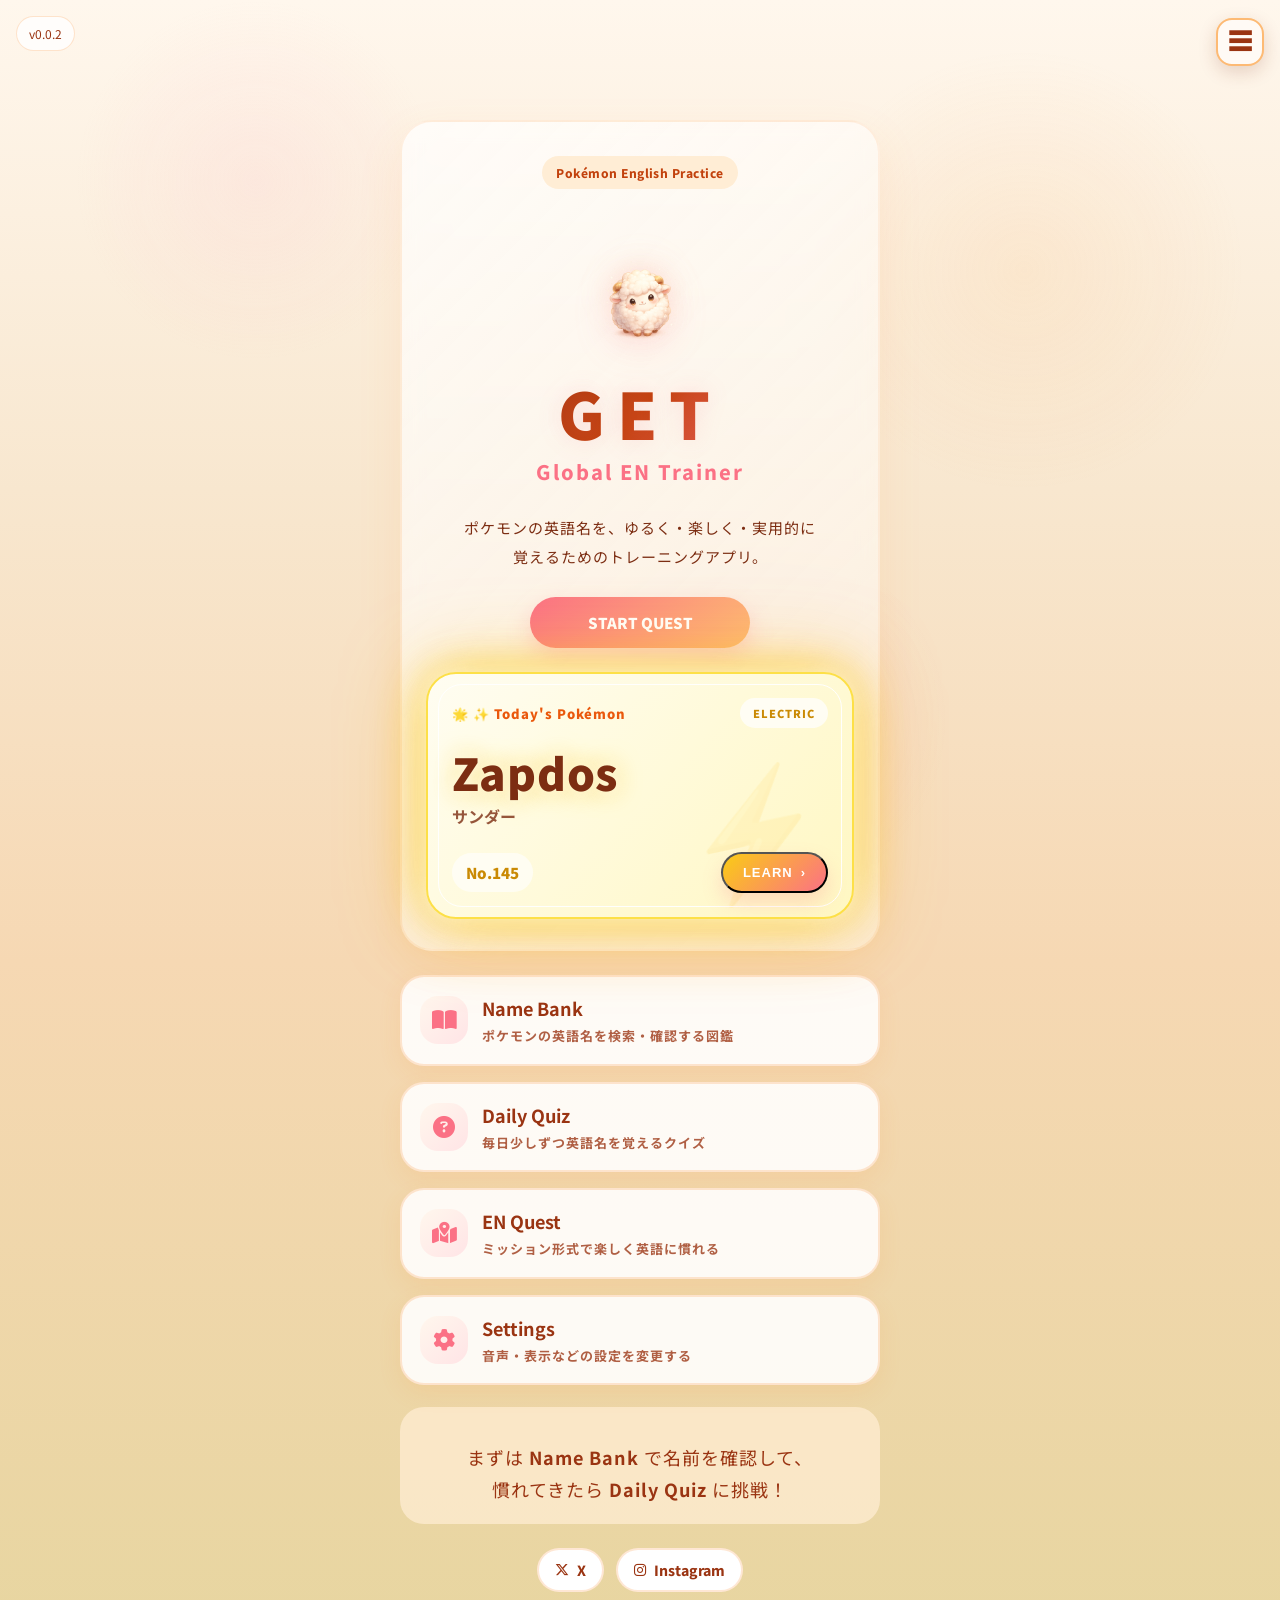
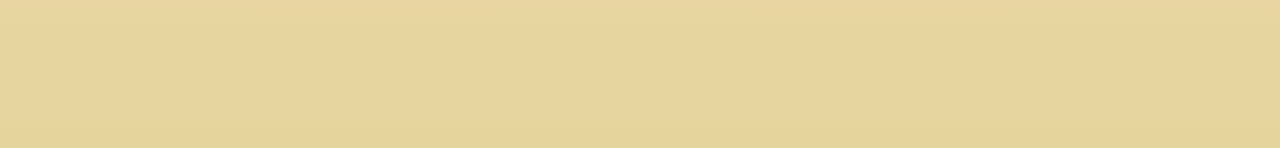
==== index.html @ f4518812 "index.html を更新" ====
<!DOCTYPE html>
<html lang="ja">
<head>
  <meta charset="UTF-8">
  <meta name="viewport" content="width=device-width, initial-scale=1.0">

  <meta name="robots" content="noindex, nofollow">
  <meta name="googlebot" content="noindex, nofollow">
  <meta name="bingbot" content="noindex, nofollow">

  <title>GET - Global EN Trainer</title>

  <link rel="stylesheet" href="https://cdnjs.cloudflare.com/ajax/libs/font-awesome/6.5.2/css/all.min.css">
 <link rel="stylesheet" href="style.css?v=5">
</head>

<body>
<button class="menu-button" onclick="openMenu()">
  ☰
</button>

<nav class="side-menu" id="sideMenu">
  <button class="menu-close-button" onclick="closeMenu()">
    ×
  </button>

  <a href="index.html">Top</a>
  <a href="pages/namebank.html">Name Bank</a>
  <a href="pages/dailyquiz.html">Daily Quiz</a>
  <a href="pages/quest.html">EN Quest</a>
  <a href="pages/settings.html">Settings</a>
</nav>
<div class="version-badge" onclick="toggleUpdateLog()">
  v0.0.2
</div>

<div class="update-log" id="updateLog">
  <h3>更新履歴</h3>
  <p>
    ・トップ画面を実用型ホームUIに改修<br>
    ・各機能カードに説明文を追加<br>
    ・SNSリンクとフッター導線を整理<br>
  </p>
</div>

<div class="home-container">

  <section class="hero-card">
  <div class="hero-badge">
    Pokémon English Practice
  </div>

  <div class="hero-sheep-wrap">

    <div class="sheep-glow"></div>

     <img
  src="assets/images/sheep.PNG"
  class="hero-sheep"
  alt="GET Sheep"
>

  </div>

  <h1>GET</h1>

    <p class="hero-subtitle">
      Global EN Trainer
    </p>

    <p class="hero-text">
      ポケモンの英語名を、ゆるく・楽しく・実用的に覚えるためのトレーニングアプリ。
    </p>

    <a class="start-button" href="pages/dailyquiz.html">
      START QUEST
    </a>
<div class="today-card type-electric" id="todayCard" onclick="goTodayPokemonDetail()">

  <div class="today-bg-symbol" id="todaySymbol">
    ⚡
  </div>

  <div class="today-top">
    <span class="today-label">
      ✨ Today's Pokémon
    </span>

    <span class="today-type" id="todayType">
      ELECTRIC
    </span>
  </div>

  <div class="today-name" id="todayName">
    Pikachu
  </div>

  <div class="today-jp" id="todayJP">
    ピカチュウ
  </div>

  <div class="today-bottom">
    <span class="today-no" id="todayNo">
      No.025
    </span>

    <button class="today-button" type="button" onclick="goTodayPokemonDetail()">
  LEARN
  <span>›</span>
</button>
  </div>

</div>
    
  </section>

  <section class="menu-grid">

    <a class="menu-card" href="pages/namebank.html">
      <div class="menu-icon">
        <i class="fa-solid fa-book-open"></i>
      </div>
      <div>
        <h2>Name Bank</h2>
        <p>ポケモンの英語名を検索・確認する図鑑</p>
      </div>
    </a>

    <a class="menu-card" href="pages/dailyquiz.html">
      <div class="menu-icon">
        <i class="fa-solid fa-circle-question"></i>
      </div>
      <div>
        <h2>Daily Quiz</h2>
        <p>毎日少しずつ英語名を覚えるクイズ</p>
      </div>
    </a>

    <a class="menu-card" href="pages/quest.html">
      <div class="menu-icon">
        <i class="fa-solid fa-map-location-dot"></i>
      </div>
      <div>
        <h2>EN Quest</h2>
        <p>ミッション形式で楽しく英語に慣れる</p>
      </div>
    </a>

    <a class="menu-card" href="pages/settings.html">
      <div class="menu-icon">
        <i class="fa-solid fa-gear"></i>
      </div>
      <div>
        <h2>Settings</h2>
        <p>音声・表示などの設定を変更する</p>
      </div>
    </a>

  </section>

  <section class="home-note">
    <p>
      まずは <strong>Name Bank</strong> で名前を確認して、<br>
      慣れてきたら <strong>Daily Quiz</strong> に挑戦！
    </p>
  </section>

  <div class="social-links">

    <a href="#">
      <i class="fa-brands fa-x-twitter"></i>
      <span>X</span>
    </a>

    <a href="#">
      <i class="fa-brands fa-instagram"></i>
      <span>Instagram</span>
    </a>

  </div>

</div>

<script>
function toggleUpdateLog(){
  const log = document.getElementById("updateLog");

  if(log.style.display === "block"){
    log.style.display = "none";
  }else{
    log.style.display = "block";
  }
}
</script>
<script src="data/todayPokemon.js?v=3"></script>
<script src="script.js?v=5"></script>

</body>
</html>
---- style.css ----
@import url('https://fonts.googleapis.com/css?family=Noto+Sans+JP');

*{
  margin:0;
  padding:0;
  box-sizing:border-box;
}

html,
body{
  min-height:100%;
}

body{
  font-family:'Noto Sans JP', sans-serif;

  background:
    linear-gradient(
      180deg,
      #fff7ed 0%,
      #f8e7cf 28%,
      #f6d8b3 55%,
      #e5d59d 100%
    );

  color:#7c2d12;

  min-height:100vh;

  display:flex;
  justify-content:center;
  align-items:flex-start;

  padding:72px 24px 120px;

  overflow-x:hidden;
}

.container{
  width:100%;
  max-width:480px;

margin:0 auto;
  padding:24px;

  text-align:center;
}

h1{
  font-size:72px;
  font-weight:900;

  letter-spacing:6px;

  color:#ea580c;

  text-shadow:
    0 0 18px rgba(251,146,60,0.22);
}

p{
  margin-top:16px;

  color:#9a3412;

  line-height:1.8;
  font-size:18px;

  letter-spacing:1px;
}

a{
  color:#7c2d12;

  text-decoration:none;

  font-size:24px;
  font-weight:700;

  transition:0.2s;
}

a:hover{
  opacity:0.75;
}

.menu-links{
  margin-top:48px;

  display:flex;
  flex-direction:column;

  gap:18px;
}

.menu-links a{
  display:block;

  padding:22px 20px;

  border-radius:22px;

  background:#fffaf5;

  border:2px solid #fdba74;

  box-shadow:
  0 10px 30px rgba(255,140,60,0.10);

  color:#9a3412;

  font-size:32px;
  font-weight:800;
  backdrop-filter:blur(10px);
  transition:
  transform 0.2s,
  background 0.2s,
  box-shadow 0.2s;
  transition:
  transform 0.2s,
  background 0.2s,
  box-shadow 0.2s;
}

.menu-links a:hover{
  transform:translateY(-4px);

  background:#ffedd5;

  border-color:#f97316;

  box-shadow:
    0 12px 24px rgba(251,146,60,0.18);
}
.version-badge{
  position:fixed;

  top:16px;
  left:16px;

  font-size:12px;

  color:#9a3412;

  background:rgba(255,255,255,0.78);

  border:1px solid rgba(251,146,60,0.25);

  border-radius:999px;

  padding:8px 12px;

  cursor:pointer;

  z-index:9999;
}
.update-log{
  display:none;

  position:fixed;

  top:60px;
  right:16px;

  width:280px;
  max-width:calc(100vw - 32px);

  background:#fff7ed;

  border:1px solid rgba(251,146,60,0.25);

  border-radius:16px;

  padding:16px;

  text-align:left;
  line-height:1.7;

  box-shadow:
    0 8px 24px rgba(251,146,60,0.18);

  z-index:9998;
}

.update-log h3{
  margin-bottom:12px;

  font-size:16px;

  color:#7c2d12;
}

.update-log p{
  margin-top:0;

  font-size:14px;

  color:#9a3412;

  letter-spacing:0;
}
.menu-links a:active{
  transform:scale(0.97);

  box-shadow:
    0 2px 8px rgba(251,146,60,0.12);
}
::-webkit-scrollbar {
  width: 6px;
}

::-webkit-scrollbar-thumb {
  background: rgba(124,45,18,0.25);
  border-radius: 999px;
}

.menu-links a{
  position:relative;
  display:block;

  padding:20px 24px;
  margin-bottom:18px;

  border-radius:18px;

  background:#fffdf8;
  color:#8b2e14;

  text-decoration:none;

  font-size:22px;
  font-weight:800;
  text-align:center;

  box-shadow:
    0 10px 22px rgba(255,140,60,0.16);

  transition:
    transform 0.25s ease,
    box-shadow 0.25s ease,
    background 0.25s ease,
    color 0.25s ease;
}

.menu-links a:hover,
.menu-links a:active{
  transform:
    rotate(-3deg)
    skew(4deg)
    translate(8px,-6px);

  background:#ff6b35;
  color:#fff;

  box-shadow:
    -18px 18px 28px rgba(124,45,18,0.25);
}
/* =========================
   Common Side Menu
========================= */

.menu-button{
  position:fixed;

  top:18px;
  right:16px;

  z-index:9999;

  width:48px;
  height:48px;

  border:none;
  border-radius:16px;

  background:#fffaf5;

  border:2px solid #fdba74;

  color:#9a3412;

  font-size:24px;
  font-weight:900;

  display:flex;
  align-items:center;
  justify-content:center;

  box-shadow:
    0 6px 18px rgba(124,45,18,0.18);

  cursor:pointer;
}

.menu-button:active{
  transform:scale(0.94);
}

.side-menu{
  position:fixed;

  top:0;
  right:-100%;

  width:240px;
  height:100vh;

  z-index:10000;

  background:#fffaf5;

  border-left:2px solid #fdba74;

  box-shadow:
    -8px 0 24px rgba(124,45,18,0.18);

  padding:80px 20px 20px;

  display:flex;
  flex-direction:column;

  gap:16px;

  transition:right 0.25s ease;
}

.side-menu.open{
  right:0;
}

.side-menu a{
  padding:14px 16px;

  border-radius:16px;

  background:#fff7ed;

  color:#9a3412;

  font-size:18px;
  font-weight:900;

  text-decoration:none;

  border:1px solid #fdba74;
}

.menu-close-button{
  position:absolute;

  top:20px;
  right:18px;

  width:42px;
  height:42px;

  border:none;
  border-radius:14px;

  background:#f97316;

  color:white;

  font-size:24px;
  font-weight:900;

  cursor:pointer;
}

.menu-close-button:active{
  transform:scale(0.94);
}

/* ===== GET Home v0.0.2 ===== */

.home-container{
  width:100%;
  max-width:480px;
  margin:0 auto;
  padding:48px 0 36px;
}

.hero-card{
  padding:34px 24px 30px;

  border-radius:32px;

  background:
    linear-gradient(
      135deg,
      rgba(255,255,255,0.72),
      rgba(255,247,237,0.58)
    );

  border:2px solid rgba(251,146,60,0.12);

  backdrop-filter:blur(10px);

  box-shadow:
    0 18px 45px rgba(251,146,60,0.10);

  text-align:center;

  animation:heroFloat 6s ease-in-out infinite;
}

.hero-badge{
  display:inline-block;
  padding:8px 14px;
  border-radius:999px;

  font-size:12px;
  font-weight:800;
  letter-spacing:0.04em;

  color:#c2410c;
  background:#ffedd5;
}

.hero-card h1{
  margin:18px 0 4px;

  font-size:64px;
  line-height:1;
  font-weight:900;

  text-align:center;
  letter-spacing:12px;

  background:linear-gradient(
    135deg,
    #9a3412,
    #c2410c,
    #fb7185
  );

  -webkit-background-clip:text;
  -webkit-text-fill-color:transparent;

  text-shadow:
    0 0 24px rgba(251,113,133,0.18);
}

.hero-subtitle{
  margin:10px 0 0;

  font-size:20px;
  font-weight:800;

  text-align:center;
  letter-spacing:2px;

  color:#fb7185;
}

.hero-text{
  max-width:360px;
  margin:24px auto 26px;

  font-size:15px;
  line-height:1.9;

  text-align:center;

  color:#7c2d12;
}

.start-button{
  display:inline-flex;
  align-items:center;
  justify-content:center;

  min-width:220px;
  padding:15px 24px;

  border-radius:999px;

  background:linear-gradient(135deg, #fb7185, #fdba74);
  color:#ffffff;

  font-size:15px;
  font-weight:900;
  text-decoration:none;

  box-shadow:
    0 10px 24px rgba(251,113,133,0.28);

  transition:0.2s ease;
}

.start-button:active{
  transform:scale(0.97);
}

.menu-grid{
  margin-top:24px;

  display:grid;
  grid-template-columns:1fr;
  gap:16px;
}

.menu-card{
  display:flex;
  align-items:center;
  gap:14px;

  padding:18px;

  border-radius:24px;

  background:rgba(255,255,255,0.88);
  border:2px solid rgba(251,146,60,0.22);

  text-decoration:none;

  box-shadow:
    0 8px 22px rgba(251,146,60,0.12);

  transition:0.2s ease;
}

.menu-card:hover{
  transform:translateY(-2px);
}

.menu-card:active{
  transform:scale(0.97);

  box-shadow:
    0 4px 12px rgba(251,146,60,0.12);
}

.menu-icon{
  width:48px;
  height:48px;

  flex-shrink:0;

  display:flex;
  align-items:center;
  justify-content:center;

  border-radius:18px;

  background:linear-gradient(135deg, #fff7ed, #ffe4e6);
  color:#fb7185;

  font-size:22px;
}

.menu-card h2{
  margin:0 0 5px;

  font-size:18px;
  color:#9a3412;
}

.menu-card p{
  margin:0;

  font-size:13px;
  line-height:1.5;

  color:#9a3412;
  opacity:0.78;
}

.home-note{
  margin-top:22px;
  padding:18px;

  border-radius:24px;

  text-align:center;

  background:rgba(255,237,213,0.72);
  color:#7c2d12;

  font-size:14px;
  line-height:1.7;
}

.social-links{
  margin-top:24px;

  display:flex;
  justify-content:center;
  gap:12px;
  flex-wrap:wrap;
}

.social-links a{
  display:inline-flex;
  align-items:center;
  gap:8px;

  padding:10px 16px;

  border-radius:999px;

  background:#ffffff;
  color:#9a3412;

  font-size:14px;
  font-weight:800;
  text-decoration:none;

  border:2px solid rgba(251,146,60,0.22);
}

body::before{
  content:"";

  position:fixed;
  inset:0;

  background:
    radial-gradient(circle at 20% 20%, rgba(255,192,203,0.18), transparent 180px),
    radial-gradient(circle at 80% 30%, rgba(253,186,116,0.14), transparent 220px),
    radial-gradient(circle at 60% 80%, rgba(251,113,133,0.12), transparent 180px);

  pointer-events:none;
  z-index:-1;
}

@keyframes heroFloat{
  0%{
    transform:translateY(0px);
  }

  50%{
    transform:translateY(-6px);
  }

  100%{
    transform:translateY(0px);
  }
}

@media(max-width:640px){
  .home-container{
    max-width:100%;
    padding-top:32px;
  }

  .hero-card{
    padding:28px 18px 24px;
    border-radius:28px;
  }

  .hero-card h1{
    font-size:56px;
    letter-spacing:10px;
  }

  .hero-subtitle{
    font-size:18px;
  }

  .menu-card{
    padding:16px;
  }
}


.hero-sheep{
  width:88px;

  margin-top:34px;
  margin-bottom:10px;

  position:relative;
  z-index:1;

  filter:
    drop-shadow(0 8px 18px rgba(251,113,133,0.22));

  animation:sheepFloat 4s ease-in-out infinite;
}
@keyframes sheepFloat{

  0%{
    transform:translateY(0px) rotate(-2deg);
  }

  50%{
    transform:translateY(-8px) rotate(2deg);
  }

  100%{
    transform:translateY(0px) rotate(-2deg);
  }

}
.hero-sheep::before{
  content:"";
}

.hero-sheep-wrap{
  position:relative;

  width:120px;

  margin:34px auto 20px;
}

.sheep-glow{
  position:absolute;

  inset:0;

  margin:auto;

  width:90px;
  height:90px;

  border-radius:999px;

  background:
    radial-gradient(
      circle,
      rgba(251,113,133,0.22),
      rgba(253,186,116,0.10),
      transparent 70%
    );

  filter:blur(12px);

  animation:glowPulse 4s ease-in-out infinite;
}

@keyframes glowPulse{

  0%{
    transform:scale(0.92);
    opacity:0.7;
  }

  50%{
    transform:scale(1.08);
    opacity:1;
  }

  100%{
    transform:scale(0.92);
    opacity:0.7;
  }

}
/* ===== Today's Pokemon Special Card ===== */

.today-card{
  position:relative;
  overflow:hidden;

  margin-top:24px;
  padding:24px;

  border-radius:30px;

  text-align:left;

  background:
    linear-gradient(
      135deg,
      rgba(255,255,255,0.9),
      rgba(255,250,220,0.82)
    );

  border:2px solid rgba(250,204,21,0.45);

  box-shadow:
    0 0 0 1px rgba(255,255,255,0.7) inset,
    0 0 24px rgba(250,204,21,0.34),
    0 16px 34px rgba(251,146,60,0.16);
}

.today-card::before{
  content:"";

  position:absolute;
  inset:-2px;

  border-radius:32px;

  background:
    linear-gradient(
      120deg,
      transparent 0%,
      rgba(255,255,255,0.9) 45%,
      transparent 70%
    );

  transform:translateX(-120%);
  animation:todayShine 5s ease-in-out infinite;

  pointer-events:none;
}

.today-card::after{
  content:"";
  position:absolute;

  inset:10px;

  border-radius:24px;

  border:1px solid rgba(255,255,255,0.7);

  pointer-events:none;
}

.today-bg-symbol{
  position:absolute;

  right:26px;
  bottom:8px;

  font-size:118px;
  font-weight:900;

  opacity:0.11;

  transform:rotate(-12deg);

  pointer-events:none;
}

.today-top{
  position:relative;
  z-index:1;

  display:flex;
  align-items:center;
  justify-content:space-between;
  gap:12px;
}

.today-label{
  font-size:13px;
  font-weight:900;

  letter-spacing:1px;

  color:#ea580c;
}

.today-type{
  padding:7px 13px;

  border-radius:999px;

  font-size:11px;
  font-weight:900;

  letter-spacing:1px;

  background:rgba(255,255,255,0.72);
}

.today-name{
  position:relative;
  z-index:1;

  margin-top:22px;

  font-size:44px;
  line-height:1;
  font-weight:900;

  letter-spacing:1px;

  color:#7c2d12;
}

.today-jp{
  position:relative;
  z-index:1;

  margin-top:10px;

  font-size:16px;
  font-weight:700;

  color:#7c2d12;

  opacity:0.8;
}

.today-bottom{
  position:relative;
  z-index:1;

  margin-top:24px;

  display:flex;
  align-items:center;
  justify-content:space-between;
  gap:12px;
}

.today-no{
  padding:9px 14px;

  border-radius:999px;

  font-size:15px;
  font-weight:900;

  background:rgba(255,255,255,0.62);
}

.today-button{
  display:inline-flex;
  align-items:center;
  gap:8px;

  padding:11px 20px;

  border-radius:999px;

  color:#ffffff;

  font-size:13px;
  font-weight:900;
  letter-spacing:1px;

  text-decoration:none;

  box-shadow:
    0 10px 20px rgba(251,113,133,0.22);
}

.today-button:active{
  transform:scale(0.95);
}

@keyframes todayShine{
  0%{
    transform:translateX(-120%);
  }

  45%{
    transform:translateX(120%);
  }

  100%{
    transform:translateX(120%);
  }
}

/* ===== Type Colors ===== */

.type-electric{
  background:
    linear-gradient(135deg, #fffdf2, #fff7c2);
  border-color:rgba(250,204,21,0.55);
  box-shadow:
    0 0 26px rgba(250,204,21,0.42),
    0 16px 34px rgba(251,146,60,0.16);
}

.type-electric .today-type,
.type-electric .today-no{
  color:#ca8a04;
}

.type-electric .today-button{
  background:linear-gradient(135deg, #facc15, #fb7185);
}

.type-psychic{
  background:
    linear-gradient(135deg, #fff7ff, #f3e8ff);
  border-color:rgba(168,85,247,0.45);
  box-shadow:
    0 0 26px rgba(168,85,247,0.32),
    0 16px 34px rgba(251,146,60,0.12);
}

.type-psychic .today-type,
.type-psychic .today-no{
  color:#7e22ce;
}

.type-psychic .today-button{
  background:linear-gradient(135deg, #a855f7, #fb7185);
}

.type-fire{
  background:
    linear-gradient(135deg, #fff7ed, #fed7aa);
  border-color:rgba(249,115,22,0.45);
}

.type-fire .today-type,
.type-fire .today-no{
  color:#ea580c;
}

.type-fire .today-button{
  background:linear-gradient(135deg, #f97316, #fb7185);
}

.type-water{
  background:
    linear-gradient(135deg, #f0f9ff, #dbeafe);
  border-color:rgba(59,130,246,0.38);
}

.type-water .today-type,
.type-water .today-no{
  color:#2563eb;
}

.type-water .today-button{
  background:linear-gradient(135deg, #3b82f6, #38bdf8);
}

.type-grass{
  background:
    linear-gradient(135deg, #f0fdf4, #dcfce7);
  border-color:rgba(34,197,94,0.38);
}

.type-grass .today-type,
.type-grass .today-no{
  color:#16a34a;
}

.type-grass .today-button{
  background:linear-gradient(135deg, #22c55e, #86efac);
}
.type-normal{
  background:linear-gradient(135deg, #fffaf5, #f5f5f4);
  border-color:rgba(120,113,108,0.28);
}

.type-normal .today-type,
.type-normal .today-no{
  color:#78716c;
}

.type-normal .today-button{
  background:linear-gradient(135deg, #a8a29e, #fb7185);
}

.type-poison{
  background:linear-gradient(135deg, #faf5ff, #f3e8ff);
  border-color:rgba(147,51,234,0.38);
}

.type-poison .today-type,
.type-poison .today-no{
  color:#9333ea;
}

.type-poison .today-button{
  background:linear-gradient(135deg, #9333ea, #fb7185);
}

.type-ground{
  background:linear-gradient(135deg, #fff7ed, #fde68a);
  border-color:rgba(180,83,9,0.35);
}

.type-ground .today-type,
.type-ground .today-no{
  color:#92400e;
}

.type-ground .today-button{
  background:linear-gradient(135deg, #b45309, #fdba74);
}

.type-flying{
  background:linear-gradient(135deg, #f0f9ff, #e0e7ff);
  border-color:rgba(99,102,241,0.32);
}

.type-flying .today-type,
.type-flying .today-no{
  color:#4f46e5;
}

.type-flying .today-button{
  background:linear-gradient(135deg, #818cf8, #38bdf8);
}

.type-bug{
  background:linear-gradient(135deg, #f7fee7, #ecfccb);
  border-color:rgba(101,163,13,0.35);
}

.type-bug .today-type,
.type-bug .today-no{
  color:#4d7c0f;
}

.type-bug .today-button{
  background:linear-gradient(135deg, #65a30d, #bef264);
}

.type-rock{
  background:linear-gradient(135deg, #fafaf9, #e7e5e4);
  border-color:rgba(120,113,108,0.36);
}

.type-rock .today-type,
.type-rock .today-no{
  color:#57534e;
}

.type-rock .today-button{
  background:linear-gradient(135deg, #78716c, #d6d3d1);
}

.type-ghost{
  background:linear-gradient(135deg, #f5f3ff, #ddd6fe);
  border-color:rgba(109,40,217,0.38);
}

.type-ghost .today-type,
.type-ghost .today-no{
  color:#5b21b6;
}

.type-ghost .today-button{
  background:linear-gradient(135deg, #6d28d9, #a78bfa);
}

.type-dragon{
  background:linear-gradient(135deg, #eef2ff, #cffafe);
  border-color:rgba(37,99,235,0.35);
}

.type-dragon .today-type,
.type-dragon .today-no{
  color:#1d4ed8;
}

.type-dragon .today-button{
  background:linear-gradient(135deg, #2563eb, #06b6d4);
}

.type-ice{
  background:linear-gradient(135deg, #f0fdfa, #ccfbf1);
  border-color:rgba(20,184,166,0.35);
}

.type-ice .today-type,
.type-ice .today-no{
  color:#0f766e;
}

.type-ice .today-button{
  background:linear-gradient(135deg, #14b8a6, #67e8f9);
}

.type-fighting{
  background:linear-gradient(135deg, #fff1f2, #fecaca);
  border-color:rgba(220,38,38,0.35);
}

.type-fighting .today-type,
.type-fighting .today-no{
  color:#b91c1c;
}

.type-fighting .today-button{
  background:linear-gradient(135deg, #dc2626, #fb7185);
}

.type-steel{
  background:linear-gradient(135deg, #f8fafc, #e2e8f0);
  border-color:rgba(71,85,105,0.28);
}

.type-steel .today-type,
.type-steel .today-no{
  color:#475569;
}

.type-steel .today-button{
  background:linear-gradient(135deg, #64748b, #cbd5e1);
}

.type-fairy{
  background:linear-gradient(135deg, #fff1f2, #fce7f3);
  border-color:rgba(236,72,153,0.32);
}

.type-fairy .today-type,
.type-fairy .today-no{
  color:#db2777;
}

.type-fairy .today-button{
  background:linear-gradient(135deg, #ec4899, #f9a8d4);
}

/* ===== Rare Legendary Mode ===== */

.today-rare{
  animation:
    rareGlow 2s ease-in-out infinite;

  border-color:#fde047;

  box-shadow:
    0 0 18px rgba(255,255,255,0.7),
    0 0 40px rgba(250,204,21,0.8),
    0 0 80px rgba(251,191,36,0.55);
}

.today-rare::after{
  border:1px solid rgba(255,255,255,0.95);
}

.today-rare .today-label::before{
  content:"🌟 ";
}

.today-rare .today-name{
  text-shadow:
    0 0 12px rgba(255,255,255,0.7),
    0 0 24px rgba(250,204,21,0.65);
}

@keyframes rareGlow{

  0%{
    transform:scale(1);
  }

  50%{
    transform:scale(1.015);
  }

  100%{
    transform:scale(1);
  }

}
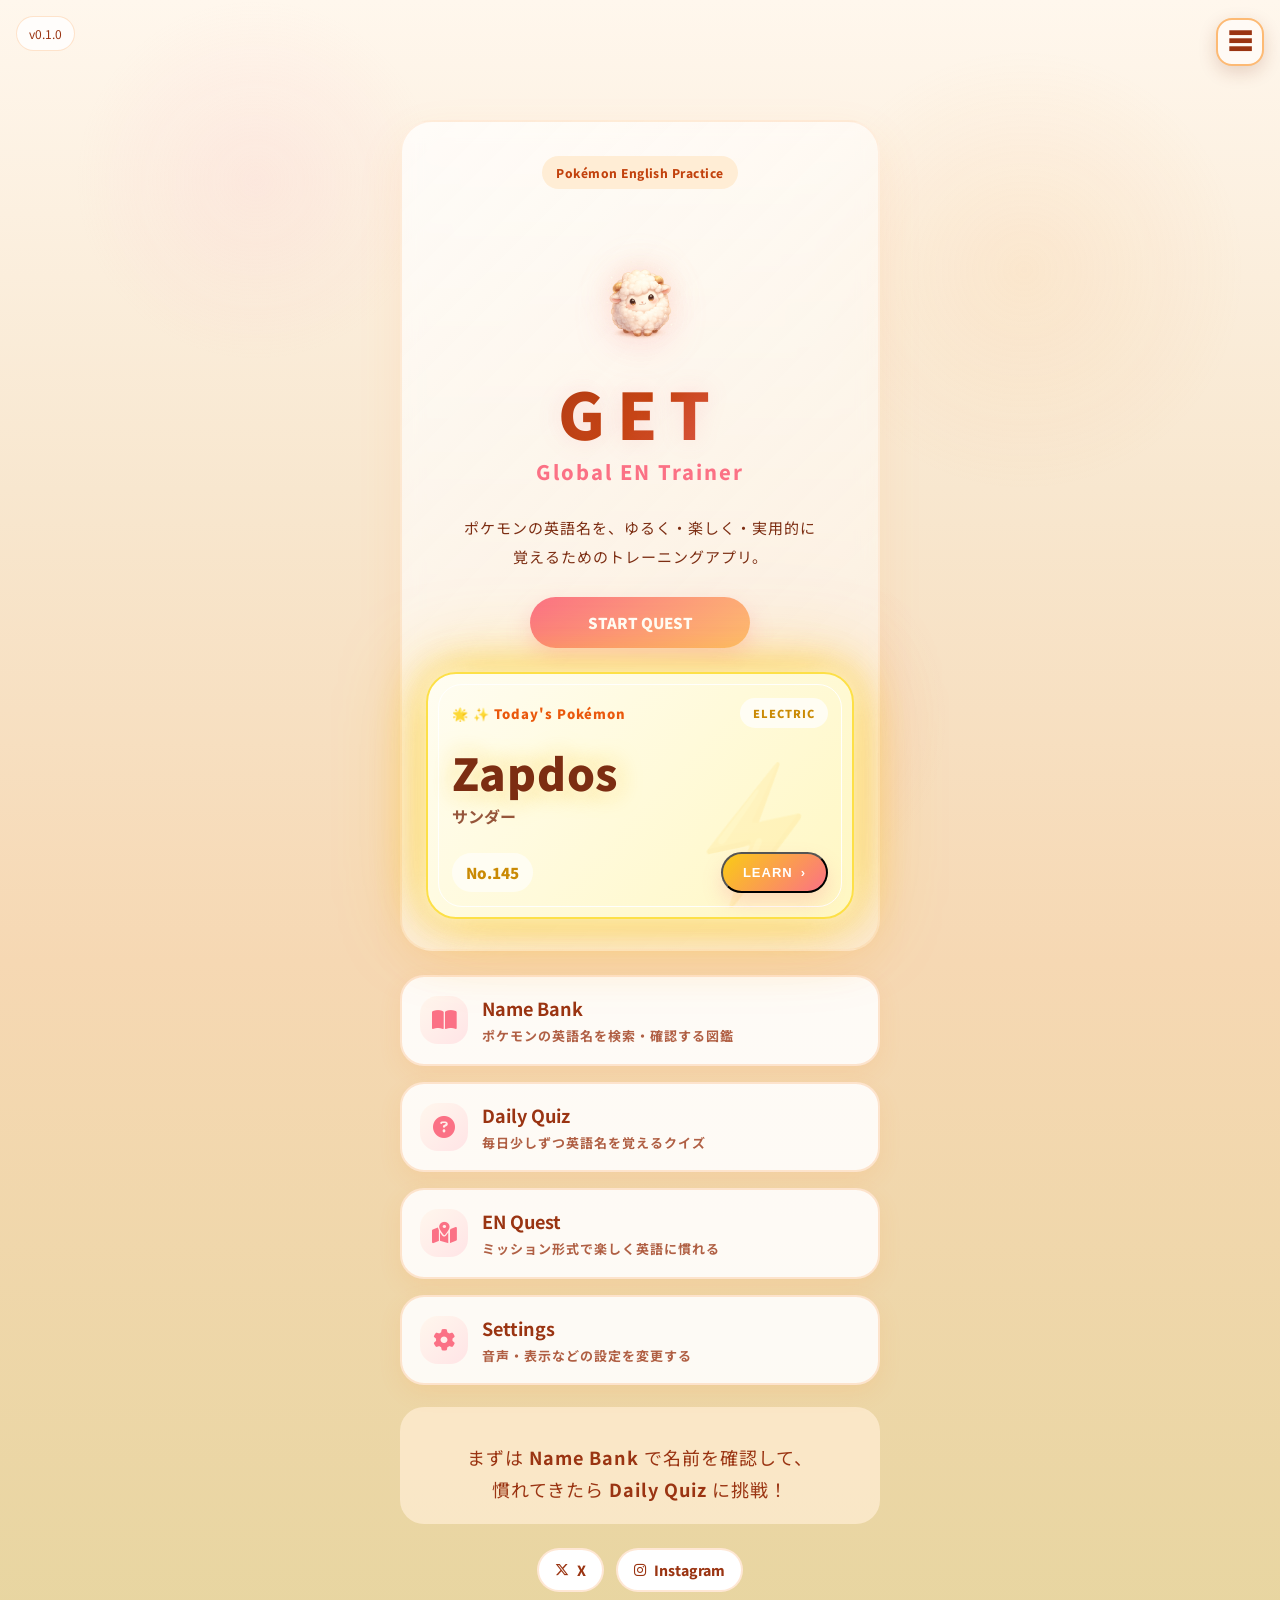
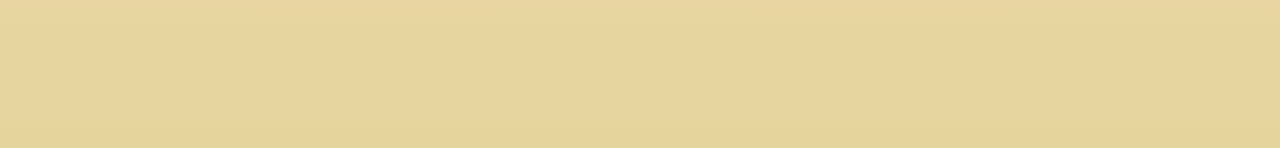
==== commit a7e1ca19: "index.html を更新" ====
--- a/index.html
+++ b/index.html
@@ -31,16 +31,20 @@
   <a href="pages/settings.html">Settings</a>
 </nav>
 <div class="version-badge" onclick="toggleUpdateLog()">
-  v0.0.2
+  v0.1.0
 </div>
 
 <div class="update-log" id="updateLog">
   <h3>更新履歴</h3>
   <p>
-    ・トップ画面を実用型ホームUIに改修<br>
-    ・各機能カードに説明文を追加<br>
-    ・SNSリンクとフッター導線を整理<br>
-  </p>
+  ・トップ画面を実用型ホームUIに改修<br>
+  ・各機能カードに説明文を追加<br>
+  ・SNSリンクとフッター導線を整理<br>
+  ・EN Quest をゲーム風マップUI化<br>
+  ・NAME ARENA v0.1 実装<br>
+  ・ランダム4択クイズ追加<br>
+  ・タイマー / TIME UP / 読み上げ機能追加<br>
+</p>
 </div>
 
 <div class="home-container">
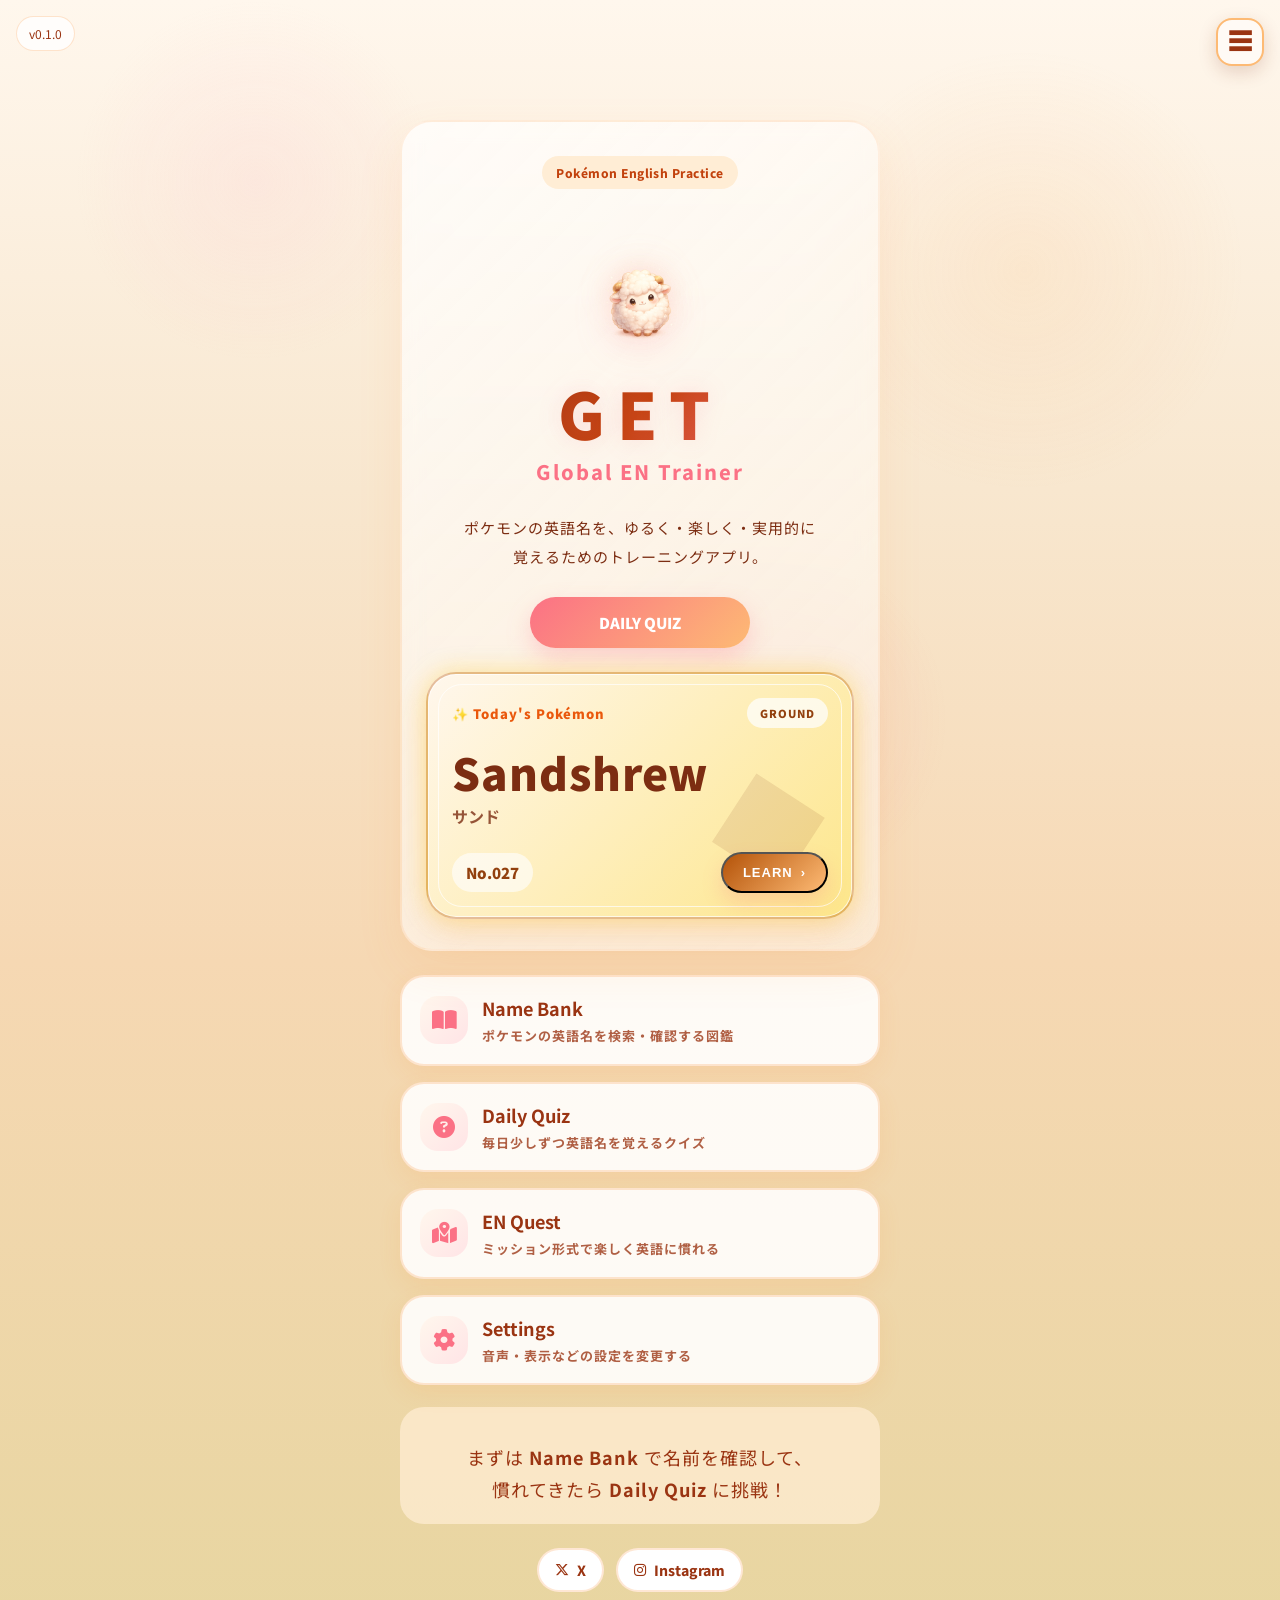
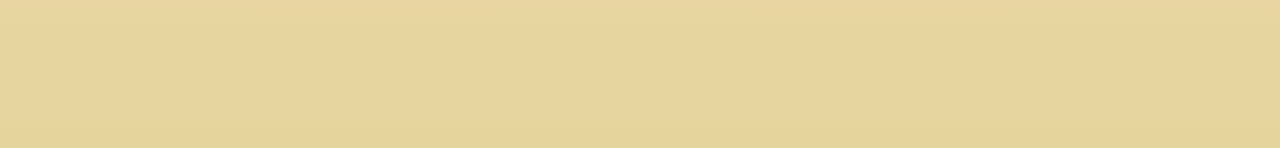
==== commit b95137f2: "index.html を更新" ====
--- a/index.html
+++ b/index.html
@@ -77,8 +77,8 @@
     </p>
 
     <a class="start-button" href="pages/dailyquiz.html">
-      START QUEST
-    </a>
+  DAILY QUIZ
+</a>
 <div class="today-card type-electric" id="todayCard" onclick="goTodayPokemonDetail()">
 
   <div class="today-bg-symbol" id="todaySymbol">
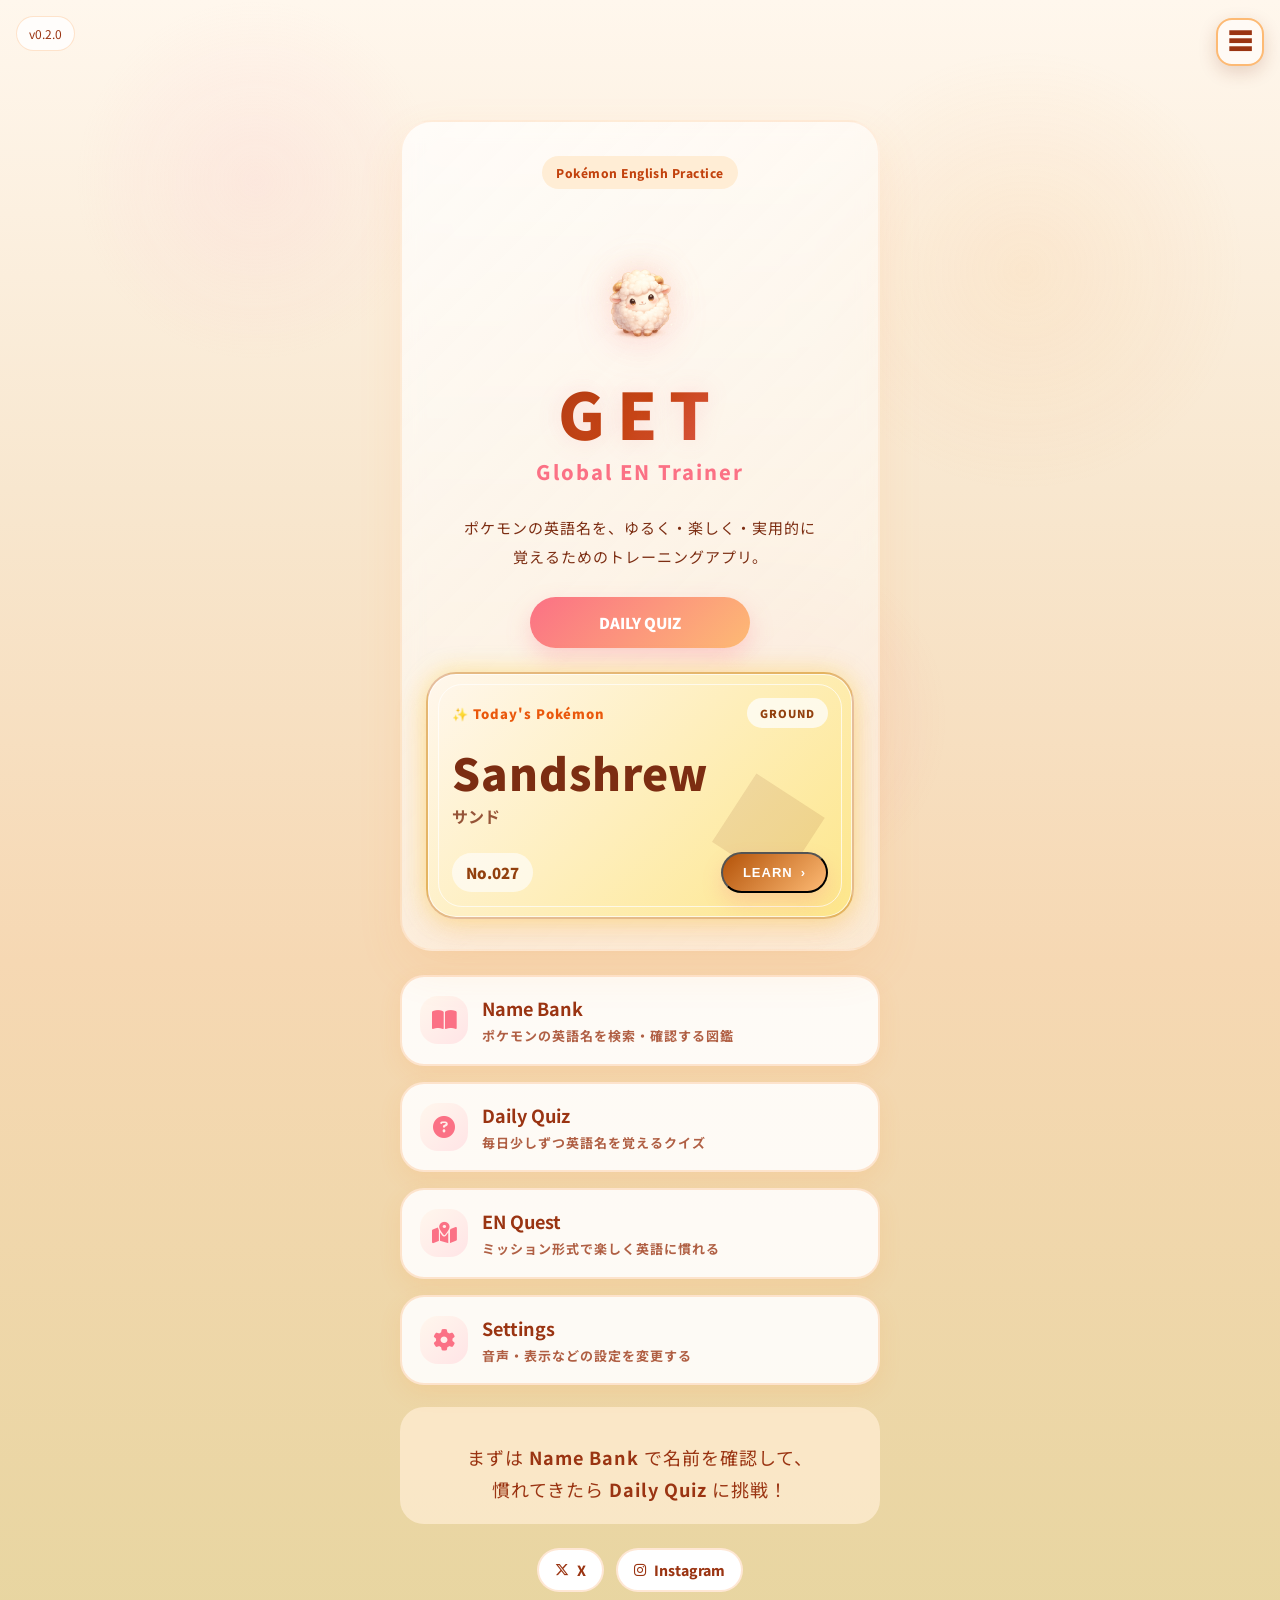
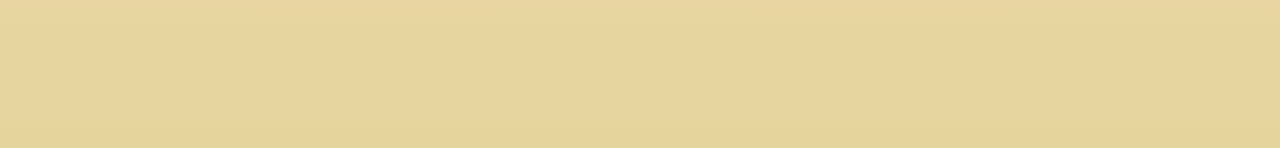
==== commit fffc5cc7: "ホームをv0.2.0へ更新" ====
--- a/index.html
+++ b/index.html
@@ -3,201 +3,104 @@
 <head>
   <meta charset="UTF-8">
   <meta name="viewport" content="width=device-width, initial-scale=1.0">
-
   <meta name="robots" content="noindex, nofollow">
   <meta name="googlebot" content="noindex, nofollow">
   <meta name="bingbot" content="noindex, nofollow">
-
   <title>GET - Global EN Trainer</title>
-
   <link rel="stylesheet" href="https://cdnjs.cloudflare.com/ajax/libs/font-awesome/6.5.2/css/all.min.css">
- <link rel="stylesheet" href="style.css?v=5">
+  <link rel="stylesheet" href="style.css?v=9">
 </head>
-
 <body>
-<button class="menu-button" onclick="openMenu()">
-  ☰
-</button>
+<button class="menu-button" onclick="openMenu()">☰</button>
 
 <nav class="side-menu" id="sideMenu">
-  <button class="menu-close-button" onclick="closeMenu()">
-    ×
-  </button>
-
+  <button class="menu-close-button" onclick="closeMenu()">×</button>
   <a href="index.html">Top</a>
   <a href="pages/namebank.html">Name Bank</a>
   <a href="pages/dailyquiz.html">Daily Quiz</a>
   <a href="pages/quest.html">EN Quest</a>
   <a href="pages/settings.html">Settings</a>
 </nav>
-<div class="version-badge" onclick="toggleUpdateLog()">
-  v0.1.0
-</div>
+
+<div class="version-badge" onclick="toggleUpdateLog()">v0.2.0</div>
 
 <div class="update-log" id="updateLog">
-  <h3>更新履歴</h3>
+  <h3>更新履歴 v0.2.0</h3>
   <p>
-  ・トップ画面を実用型ホームUIに改修<br>
-  ・各機能カードに説明文を追加<br>
-  ・SNSリンクとフッター導線を整理<br>
-  ・EN Quest をゲーム風マップUI化<br>
-  ・NAME ARENA v0.1 実装<br>
-  ・ランダム4択クイズ追加<br>
-  ・タイマー / TIME UP / 読み上げ機能追加<br>
-</p>
+    ・第1〜第9世代のName Bankに対応<br>
+    ・Today's Pokémonを追加<br>
+    ・タイプ別クイズ演出を追加<br>
+    ・NAME ARENAとコンボ演出を実装<br>
+    ・JunPoko秘密ミッションを実装<br>
+    ・Settings画面と端末保存を実装<br>
+    ・操作安定性とアクセシビリティを改善<br>
+  </p>
 </div>
 
 <div class="home-container">
+  <section class="hero-card">
+    <div class="hero-badge">Pokémon English Practice</div>
+    <div class="hero-sheep-wrap">
+      <div class="sheep-glow"></div>
+      <img src="assets/images/sheep.PNG" class="hero-sheep" alt="GET Sheep">
+    </div>
+    <h1>GET</h1>
+    <p class="hero-subtitle">Global EN Trainer</p>
+    <p class="hero-text">ポケモンの英語名を、ゆるく・楽しく・実用的に覚えるためのトレーニングアプリ。</p>
+    <a class="start-button" href="pages/dailyquiz.html">DAILY QUIZ</a>
 
-  <section class="hero-card">
-  <div class="hero-badge">
-    Pokémon English Practice
-  </div>
-
-  <div class="hero-sheep-wrap">
-
-    <div class="sheep-glow"></div>
-
-     <img
-  src="assets/images/sheep.PNG"
-  class="hero-sheep"
-  alt="GET Sheep"
->
-
-  </div>
-
-  <h1>GET</h1>
-
-    <p class="hero-subtitle">
-      Global EN Trainer
-    </p>
-
-    <p class="hero-text">
-      ポケモンの英語名を、ゆるく・楽しく・実用的に覚えるためのトレーニングアプリ。
-    </p>
-
-    <a class="start-button" href="pages/dailyquiz.html">
-  DAILY QUIZ
-</a>
-<div class="today-card type-electric" id="todayCard" onclick="goTodayPokemonDetail()">
-
-  <div class="today-bg-symbol" id="todaySymbol">
-    ⚡
-  </div>
-
-  <div class="today-top">
-    <span class="today-label">
-      ✨ Today's Pokémon
-    </span>
-
-    <span class="today-type" id="todayType">
-      ELECTRIC
-    </span>
-  </div>
-
-  <div class="today-name" id="todayName">
-    Pikachu
-  </div>
-
-  <div class="today-jp" id="todayJP">
-    ピカチュウ
-  </div>
-
-  <div class="today-bottom">
-    <span class="today-no" id="todayNo">
-      No.025
-    </span>
-
-    <button class="today-button" type="button" onclick="goTodayPokemonDetail()">
-  LEARN
-  <span>›</span>
-</button>
-  </div>
-
-</div>
-    
+    <div class="today-card type-electric" id="todayCard" onclick="goTodayPokemonDetail()">
+      <div class="today-bg-symbol" id="todaySymbol">⚡</div>
+      <div class="today-top">
+        <span class="today-label">✨ Today's Pokémon</span>
+        <span class="today-type" id="todayType">ELECTRIC</span>
+      </div>
+      <div class="today-name" id="todayName">Pikachu</div>
+      <div class="today-jp" id="todayJP">ピカチュウ</div>
+      <div class="today-bottom">
+        <span class="today-no" id="todayNo">No.025</span>
+        <button class="today-button" type="button" onclick="event.stopPropagation(); goTodayPokemonDetail()">LEARN <span>›</span></button>
+      </div>
+    </div>
   </section>
 
   <section class="menu-grid">
-
     <a class="menu-card" href="pages/namebank.html">
-      <div class="menu-icon">
-        <i class="fa-solid fa-book-open"></i>
-      </div>
-      <div>
-        <h2>Name Bank</h2>
-        <p>ポケモンの英語名を検索・確認する図鑑</p>
-      </div>
+      <div class="menu-icon"><i class="fa-solid fa-book-open"></i></div>
+      <div><h2>Name Bank</h2><p>ポケモンの英語名を検索・確認する図鑑</p></div>
     </a>
-
     <a class="menu-card" href="pages/dailyquiz.html">
-      <div class="menu-icon">
-        <i class="fa-solid fa-circle-question"></i>
-      </div>
-      <div>
-        <h2>Daily Quiz</h2>
-        <p>毎日少しずつ英語名を覚えるクイズ</p>
-      </div>
+      <div class="menu-icon"><i class="fa-solid fa-circle-question"></i></div>
+      <div><h2>Daily Quiz</h2><p>毎日少しずつ英語名を覚えるクイズ</p></div>
     </a>
-
     <a class="menu-card" href="pages/quest.html">
-      <div class="menu-icon">
-        <i class="fa-solid fa-map-location-dot"></i>
-      </div>
-      <div>
-        <h2>EN Quest</h2>
-        <p>ミッション形式で楽しく英語に慣れる</p>
-      </div>
+      <div class="menu-icon"><i class="fa-solid fa-map-location-dot"></i></div>
+      <div><h2>EN Quest</h2><p>ミッション形式で楽しく英語に慣れる</p></div>
     </a>
-
     <a class="menu-card" href="pages/settings.html">
-      <div class="menu-icon">
-        <i class="fa-solid fa-gear"></i>
-      </div>
-      <div>
-        <h2>Settings</h2>
-        <p>音声・表示などの設定を変更する</p>
-      </div>
+      <div class="menu-icon"><i class="fa-solid fa-gear"></i></div>
+      <div><h2>Settings</h2><p>音声・表示などの設定を変更する</p></div>
     </a>
-
   </section>
 
   <section class="home-note">
-    <p>
-      まずは <strong>Name Bank</strong> で名前を確認して、<br>
-      慣れてきたら <strong>Daily Quiz</strong> に挑戦！
-    </p>
+    <p>まずは <strong>Name Bank</strong> で名前を確認して、<br>慣れてきたら <strong>Daily Quiz</strong> に挑戦！</p>
   </section>
 
   <div class="social-links">
-
-    <a href="#">
-      <i class="fa-brands fa-x-twitter"></i>
-      <span>X</span>
-    </a>
-
-    <a href="#">
-      <i class="fa-brands fa-instagram"></i>
-      <span>Instagram</span>
-    </a>
-
+    <a href="#" aria-label="X"><i class="fa-brands fa-x-twitter"></i><span>X</span></a>
+    <a href="#" aria-label="Instagram"><i class="fa-brands fa-instagram"></i><span>Instagram</span></a>
   </div>
-
 </div>
 
 <script>
 function toggleUpdateLog(){
   const log = document.getElementById("updateLog");
-
-  if(log.style.display === "block"){
-    log.style.display = "none";
-  }else{
-    log.style.display = "block";
-  }
+  log.style.display = log.style.display === "block" ? "none" : "block";
 }
 </script>
+<script src="js/app-settings.js?v=1"></script>
 <script src="data/todayPokemon.js?v=3"></script>
-<script src="script.js?v=5"></script>
-
+<script src="script.js?v=6"></script>
 </body>
-</html>+</html>
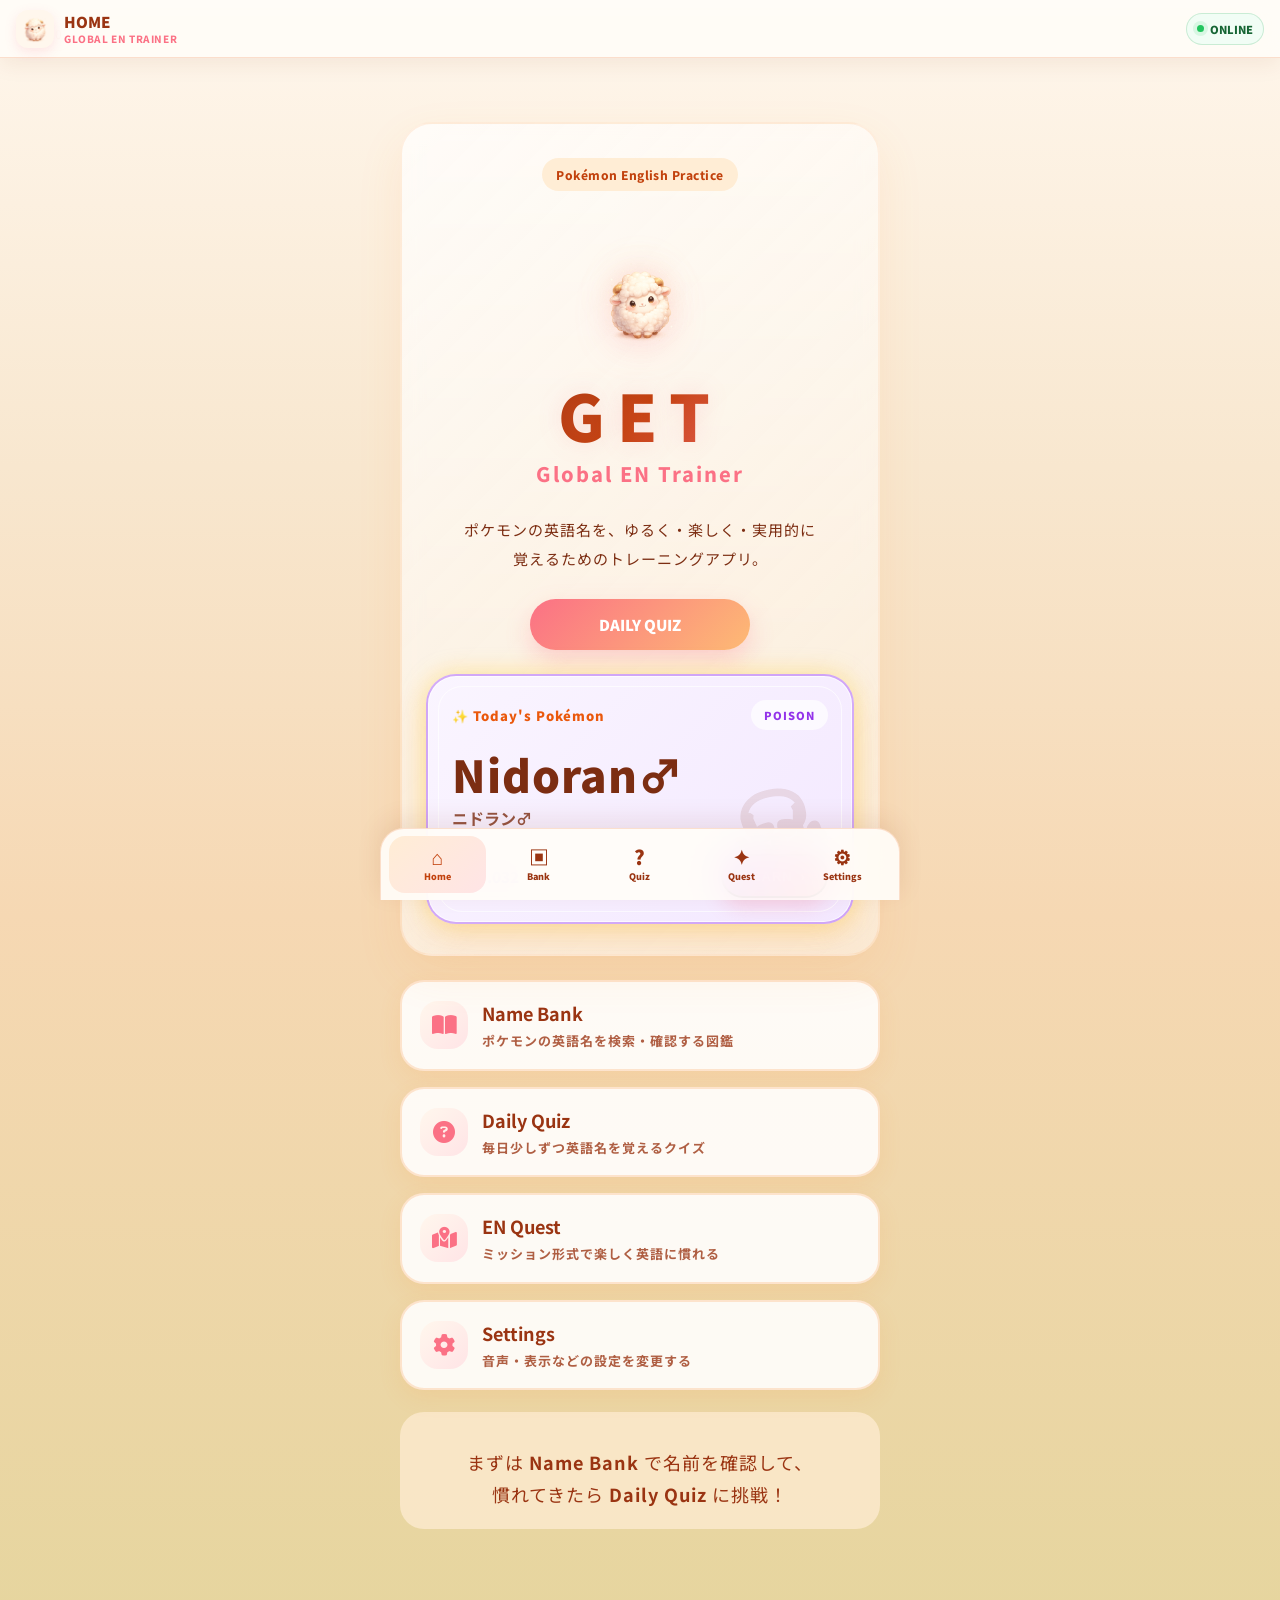
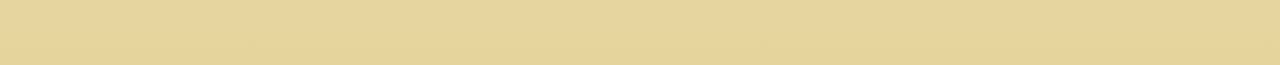
==== commit dec68c15: "Phase 1 ホームを共通基盤とPWAへ接続" ====
--- a/index.html
+++ b/index.html
@@ -2,105 +2,93 @@
 <html lang="ja">
 <head>
   <meta charset="UTF-8">
-  <meta name="viewport" content="width=device-width, initial-scale=1.0">
-  <meta name="robots" content="noindex, nofollow">
-  <meta name="googlebot" content="noindex, nofollow">
-  <meta name="bingbot" content="noindex, nofollow">
+  <meta name="viewport" content="width=device-width,initial-scale=1,viewport-fit=cover">
+  <meta name="robots" content="noindex,nofollow">
+  <meta name="theme-color" content="#ea580c">
+  <meta name="apple-mobile-web-app-capable" content="yes">
+  <meta name="apple-mobile-web-app-status-bar-style" content="default">
+  <meta name="apple-mobile-web-app-title" content="GET">
   <title>GET - Global EN Trainer</title>
+  <link rel="manifest" href="manifest.webmanifest">
+  <link rel="apple-touch-icon" href="assets/images/sheep.PNG">
   <link rel="stylesheet" href="https://cdnjs.cloudflare.com/ajax/libs/font-awesome/6.5.2/css/all.min.css">
-  <link rel="stylesheet" href="style.css?v=9">
+  <link rel="stylesheet" href="style.css?v=10">
+  <link rel="stylesheet" href="css/foundation.css?v=1" data-get-foundation>
 </head>
 <body>
-<button class="menu-button" onclick="openMenu()">☰</button>
+  <div class="version-badge" onclick="toggleUpdateLog()">v0.3.0</div>
 
-<nav class="side-menu" id="sideMenu">
-  <button class="menu-close-button" onclick="closeMenu()">×</button>
-  <a href="index.html">Top</a>
-  <a href="pages/namebank.html">Name Bank</a>
-  <a href="pages/dailyquiz.html">Daily Quiz</a>
-  <a href="pages/quest.html">EN Quest</a>
-  <a href="pages/settings.html">Settings</a>
-</nav>
+  <div class="update-log" id="updateLog">
+    <h3>更新履歴 v0.3.0</h3>
+    <p>
+      ・共通アプリバーと下部ナビを追加<br>
+      ・iPhoneのセーフエリアへ対応<br>
+      ・PWAとオフラインキャッシュを追加<br>
+      ・オンライン状態表示を追加<br>
+      ・ポケモンデータの読み込みを共通化<br>
+      ・ページ共通デザイン基盤を追加<br>
+    </p>
+  </div>
 
-<div class="version-badge" onclick="toggleUpdateLog()">v0.2.0</div>
+  <main class="home-container">
+    <section class="hero-card">
+      <div class="hero-badge">Pokémon English Practice</div>
+      <div class="hero-sheep-wrap">
+        <div class="sheep-glow"></div>
+        <img src="assets/images/sheep.PNG" class="hero-sheep" alt="GET Sheep">
+      </div>
+      <h1>GET</h1>
+      <p class="hero-subtitle">Global EN Trainer</p>
+      <p class="hero-text">ポケモンの英語名を、ゆるく・楽しく・実用的に覚えるためのトレーニングアプリ。</p>
+      <a class="start-button" href="pages/dailyquiz.html">DAILY QUIZ</a>
 
-<div class="update-log" id="updateLog">
-  <h3>更新履歴 v0.2.0</h3>
-  <p>
-    ・第1〜第9世代のName Bankに対応<br>
-    ・Today's Pokémonを追加<br>
-    ・タイプ別クイズ演出を追加<br>
-    ・NAME ARENAとコンボ演出を実装<br>
-    ・JunPoko秘密ミッションを実装<br>
-    ・Settings画面と端末保存を実装<br>
-    ・操作安定性とアクセシビリティを改善<br>
-  </p>
-</div>
+      <div class="today-card type-electric" id="todayCard" onclick="goTodayPokemonDetail()">
+        <div class="today-bg-symbol" id="todaySymbol">⚡</div>
+        <div class="today-top">
+          <span class="today-label">✨ Today's Pokémon</span>
+          <span class="today-type" id="todayType">ELECTRIC</span>
+        </div>
+        <div class="today-name" id="todayName">Loading...</div>
+        <div class="today-jp" id="todayJP">今日のポケモン</div>
+        <div class="today-bottom">
+          <span class="today-no" id="todayNo">No.---</span>
+          <button class="today-button" type="button" onclick="event.stopPropagation();goTodayPokemonDetail()">LEARN <span>›</span></button>
+        </div>
+      </div>
+    </section>
 
-<div class="home-container">
-  <section class="hero-card">
-    <div class="hero-badge">Pokémon English Practice</div>
-    <div class="hero-sheep-wrap">
-      <div class="sheep-glow"></div>
-      <img src="assets/images/sheep.PNG" class="hero-sheep" alt="GET Sheep">
-    </div>
-    <h1>GET</h1>
-    <p class="hero-subtitle">Global EN Trainer</p>
-    <p class="hero-text">ポケモンの英語名を、ゆるく・楽しく・実用的に覚えるためのトレーニングアプリ。</p>
-    <a class="start-button" href="pages/dailyquiz.html">DAILY QUIZ</a>
+    <section class="menu-grid">
+      <a class="menu-card" href="pages/namebank.html">
+        <div class="menu-icon"><i class="fa-solid fa-book-open"></i></div>
+        <div><h2>Name Bank</h2><p>ポケモンの英語名を検索・確認する図鑑</p></div>
+      </a>
+      <a class="menu-card" href="pages/dailyquiz.html">
+        <div class="menu-icon"><i class="fa-solid fa-circle-question"></i></div>
+        <div><h2>Daily Quiz</h2><p>毎日少しずつ英語名を覚えるクイズ</p></div>
+      </a>
+      <a class="menu-card" href="pages/quest.html">
+        <div class="menu-icon"><i class="fa-solid fa-map-location-dot"></i></div>
+        <div><h2>EN Quest</h2><p>ミッション形式で楽しく英語に慣れる</p></div>
+      </a>
+      <a class="menu-card" href="pages/settings.html">
+        <div class="menu-icon"><i class="fa-solid fa-gear"></i></div>
+        <div><h2>Settings</h2><p>音声・表示などの設定を変更する</p></div>
+      </a>
+    </section>
 
-    <div class="today-card type-electric" id="todayCard" onclick="goTodayPokemonDetail()">
-      <div class="today-bg-symbol" id="todaySymbol">⚡</div>
-      <div class="today-top">
-        <span class="today-label">✨ Today's Pokémon</span>
-        <span class="today-type" id="todayType">ELECTRIC</span>
-      </div>
-      <div class="today-name" id="todayName">Pikachu</div>
-      <div class="today-jp" id="todayJP">ピカチュウ</div>
-      <div class="today-bottom">
-        <span class="today-no" id="todayNo">No.025</span>
-        <button class="today-button" type="button" onclick="event.stopPropagation(); goTodayPokemonDetail()">LEARN <span>›</span></button>
-      </div>
-    </div>
-  </section>
+    <section class="home-note">
+      <p>まずは <strong>Name Bank</strong> で名前を確認して、<br>慣れてきたら <strong>Daily Quiz</strong> に挑戦！</p>
+    </section>
+  </main>
 
-  <section class="menu-grid">
-    <a class="menu-card" href="pages/namebank.html">
-      <div class="menu-icon"><i class="fa-solid fa-book-open"></i></div>
-      <div><h2>Name Bank</h2><p>ポケモンの英語名を検索・確認する図鑑</p></div>
-    </a>
-    <a class="menu-card" href="pages/dailyquiz.html">
-      <div class="menu-icon"><i class="fa-solid fa-circle-question"></i></div>
-      <div><h2>Daily Quiz</h2><p>毎日少しずつ英語名を覚えるクイズ</p></div>
-    </a>
-    <a class="menu-card" href="pages/quest.html">
-      <div class="menu-icon"><i class="fa-solid fa-map-location-dot"></i></div>
-      <div><h2>EN Quest</h2><p>ミッション形式で楽しく英語に慣れる</p></div>
-    </a>
-    <a class="menu-card" href="pages/settings.html">
-      <div class="menu-icon"><i class="fa-solid fa-gear"></i></div>
-      <div><h2>Settings</h2><p>音声・表示などの設定を変更する</p></div>
-    </a>
-  </section>
-
-  <section class="home-note">
-    <p>まずは <strong>Name Bank</strong> で名前を確認して、<br>慣れてきたら <strong>Daily Quiz</strong> に挑戦！</p>
-  </section>
-
-  <div class="social-links">
-    <a href="#" aria-label="X"><i class="fa-brands fa-x-twitter"></i><span>X</span></a>
-    <a href="#" aria-label="Instagram"><i class="fa-brands fa-instagram"></i><span>Instagram</span></a>
-  </div>
-</div>
-
-<script>
-function toggleUpdateLog(){
-  const log = document.getElementById("updateLog");
-  log.style.display = log.style.display === "block" ? "none" : "block";
-}
-</script>
-<script src="js/app-settings.js?v=1"></script>
-<script src="data/todayPokemon.js?v=3"></script>
-<script src="script.js?v=6"></script>
+  <script>
+    function toggleUpdateLog(){
+      const log=document.getElementById("updateLog");
+      log.style.display=log.style.display==="block"?"none":"block";
+    }
+  </script>
+  <script src="js/pokemon-data.js?v=1"></script>
+  <script src="js/app-settings.js?v=2"></script>
+  <script src="script.js?v=7"></script>
 </body>
 </html>
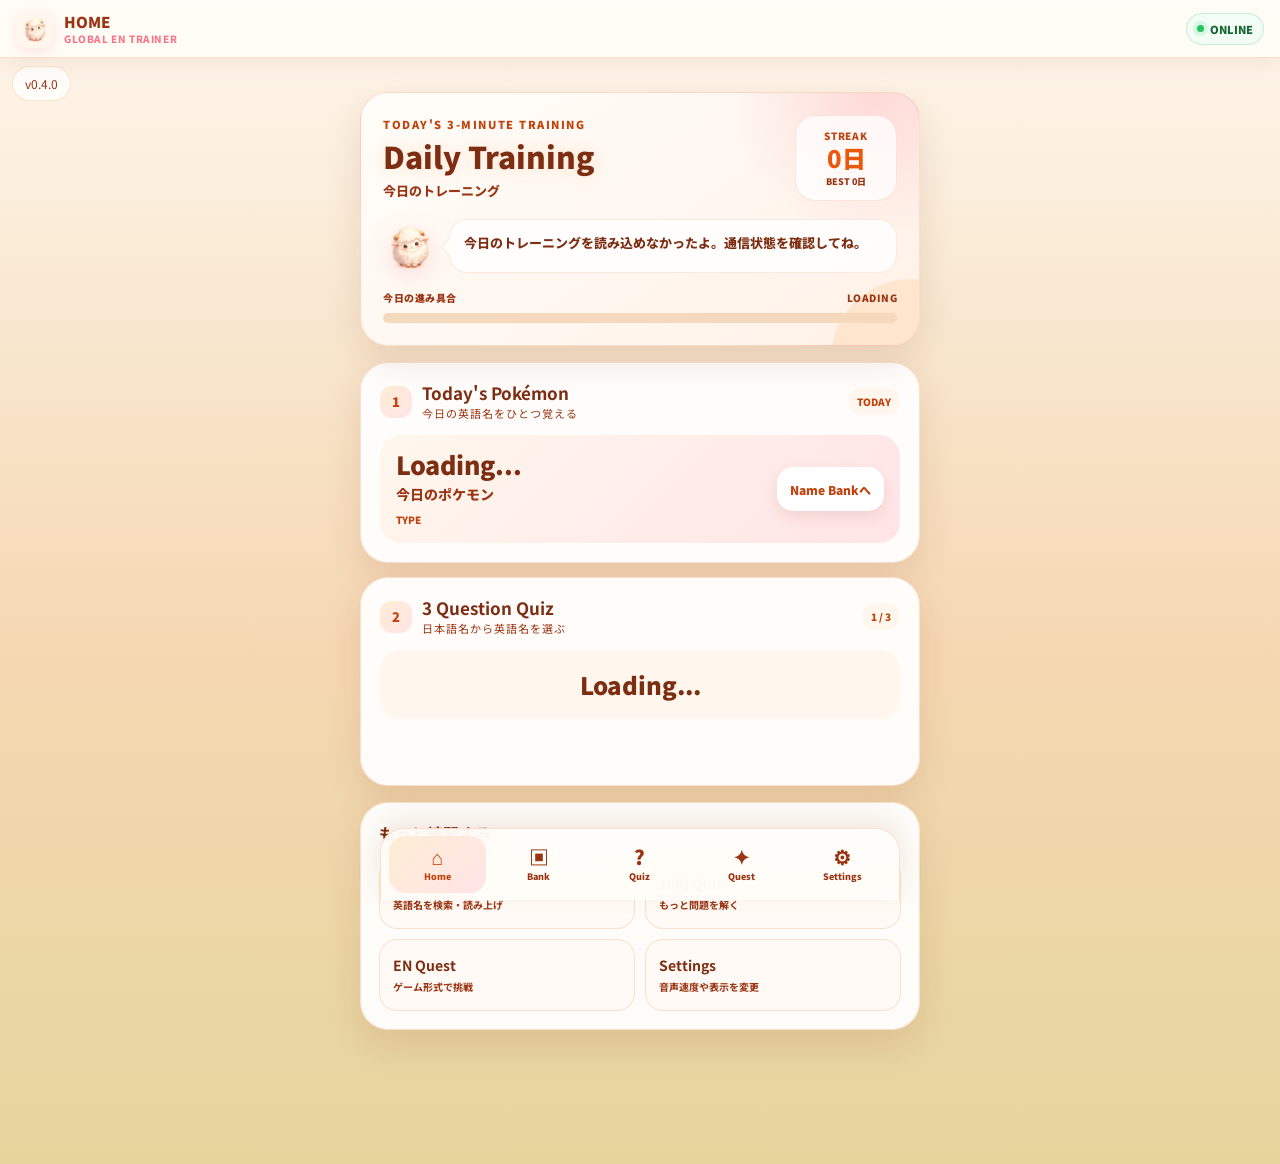
==== commit 672a6dbd: "ホームを毎朝のDaily Trainingへ再設計" ====
--- a/index.html
+++ b/index.html
@@ -11,74 +11,169 @@
   <title>GET - Global EN Trainer</title>
   <link rel="manifest" href="manifest.webmanifest">
   <link rel="apple-touch-icon" href="assets/images/sheep.PNG">
-  <link rel="stylesheet" href="https://cdnjs.cloudflare.com/ajax/libs/font-awesome/6.5.2/css/all.min.css">
   <link rel="stylesheet" href="style.css?v=10">
   <link rel="stylesheet" href="css/foundation.css?v=1" data-get-foundation>
+  <link rel="stylesheet" href="css/daily-home.css?v=1">
 </head>
 <body>
-  <div class="version-badge" onclick="toggleUpdateLog()">v0.3.0</div>
+  <div class="version-badge" onclick="toggleUpdateLog()">v0.4.0</div>
 
   <div class="update-log" id="updateLog">
-    <h3>更新履歴 v0.3.0</h3>
+    <h3>更新履歴 v0.4.0</h3>
     <p>
-      ・共通アプリバーと下部ナビを追加<br>
-      ・iPhoneのセーフエリアへ対応<br>
-      ・PWAとオフラインキャッシュを追加<br>
-      ・オンライン状態表示を追加<br>
-      ・ポケモンデータの読み込みを共通化<br>
-      ・ページ共通デザイン基盤を追加<br>
+      ・毎朝3分のDaily Trainingを追加<br>
+      ・今日の3問クイズをホームへ統合<br>
+      ・CA実戦英語フレーズを追加<br>
+      ・連続学習日数と自己ベストを追加<br>
+      ・日次進行の保存と途中再開に対応<br>
+      ・GET Sheepの日替わりメッセージを追加<br>
     </p>
   </div>
 
-  <main class="home-container">
-    <section class="hero-card">
-      <div class="hero-badge">Pokémon English Practice</div>
-      <div class="hero-sheep-wrap">
-        <div class="sheep-glow"></div>
-        <img src="assets/images/sheep.PNG" class="hero-sheep" alt="GET Sheep">
+  <main class="daily-home">
+    <div id="dailyDashboard" class="daily-dashboard">
+      <section class="daily-overview" aria-labelledby="dailyTitle">
+        <div class="daily-overview-top">
+          <div>
+            <p class="daily-eyebrow">TODAY'S 3-MINUTE TRAINING</p>
+            <h1 id="dailyTitle">Daily Training</h1>
+            <div id="dailyDate" class="daily-date">今日のトレーニング</div>
+          </div>
+
+          <div class="daily-streak-card" aria-label="連続学習日数">
+            <span class="daily-streak-label">STREAK</span>
+            <strong id="dailyStreak" class="daily-streak-value">0日</strong>
+            <span id="dailyBest" class="daily-streak-best">BEST 0日</span>
+          </div>
+        </div>
+
+        <div class="daily-sheep-message">
+          <img src="assets/images/sheep.PNG" alt="GET Sheep">
+          <div id="dailySheepMessage" class="daily-sheep-bubble" aria-live="polite">
+            今日のトレーニングを準備しているよ。
+          </div>
+        </div>
+
+        <div class="daily-progress-head">
+          <span>今日の進み具合</span>
+          <span id="dailyProgressText">LOADING</span>
+        </div>
+        <div class="daily-progress-track" aria-hidden="true">
+          <div id="dailyProgressFill" class="daily-progress-fill"></div>
+        </div>
+      </section>
+
+      <div class="daily-steps">
+        <section class="daily-step-card" aria-labelledby="dailyPokemonHeading">
+          <div class="daily-step-header">
+            <div class="daily-step-title">
+              <span class="daily-step-number">1</span>
+              <div>
+                <h2 id="dailyPokemonHeading">Today's Pokémon</h2>
+                <p>今日の英語名をひとつ覚える</p>
+              </div>
+            </div>
+            <span class="daily-step-status">TODAY</span>
+          </div>
+
+          <div class="daily-pokemon-panel">
+            <div>
+              <div id="dailyPokemonName" class="daily-pokemon-name">Loading...</div>
+              <div id="dailyPokemonJp" class="daily-pokemon-jp">今日のポケモン</div>
+              <div id="dailyPokemonType" class="daily-pokemon-type">TYPE</div>
+            </div>
+            <button id="dailyPokemonDetail" class="daily-detail-button" type="button">
+              Name Bankへ
+            </button>
+          </div>
+        </section>
+
+        <section id="dailyQuizStep" class="daily-step-card" aria-labelledby="dailyQuizHeading">
+          <div class="daily-step-header">
+            <div class="daily-step-title">
+              <span class="daily-step-number">2</span>
+              <div>
+                <h2 id="dailyQuizHeading">3 Question Quiz</h2>
+                <p>日本語名から英語名を選ぶ</p>
+              </div>
+            </div>
+            <span id="dailyQuizCounter" class="daily-step-status">1 / 3</span>
+          </div>
+
+          <div id="dailyQuizQuestion" class="daily-quiz-question">Loading...</div>
+          <div id="dailyQuizOptions" class="daily-answer-grid"></div>
+          <div id="dailyQuizFeedback" class="daily-quiz-feedback" aria-live="polite"></div>
+          <button id="dailyQuizNext" class="daily-primary-button" type="button" hidden disabled>
+            次の問題
+          </button>
+        </section>
+
+        <section id="dailyPhraseStep" class="daily-step-card" aria-labelledby="dailyPhraseHeading" hidden>
+          <div class="daily-step-header">
+            <div class="daily-step-title">
+              <span class="daily-step-number">3</span>
+              <div>
+                <h2 id="dailyPhraseHeading">CA English</h2>
+                <p>現場で使う一言を声に出す</p>
+              </div>
+            </div>
+            <span class="daily-step-status">FINAL</span>
+          </div>
+
+          <div class="daily-phrase-card">
+            <span id="dailyPhraseScene" class="daily-phrase-scene">CA ENGLISH</span>
+            <div id="dailyPhraseEn" class="daily-phrase-en">Loading...</div>
+            <div id="dailyPhraseJp" class="daily-phrase-jp"></div>
+            <div class="daily-phrase-actions">
+              <button id="dailyPhraseSpeak" class="daily-secondary-button" type="button">
+                🔊 聞く
+              </button>
+              <button id="dailyPhraseDone" class="daily-primary-button" type="button">
+                覚えた・完了
+              </button>
+            </div>
+          </div>
+        </section>
       </div>
-      <h1>GET</h1>
-      <p class="hero-subtitle">Global EN Trainer</p>
-      <p class="hero-text">ポケモンの英語名を、ゆるく・楽しく・実用的に覚えるためのトレーニングアプリ。</p>
-      <a class="start-button" href="pages/dailyquiz.html">DAILY QUIZ</a>
 
-      <div class="today-card type-electric" id="todayCard" onclick="goTodayPokemonDetail()">
-        <div class="today-bg-symbol" id="todaySymbol">⚡</div>
-        <div class="today-top">
-          <span class="today-label">✨ Today's Pokémon</span>
-          <span class="today-type" id="todayType">ELECTRIC</span>
+      <section id="dailyCompletion" class="daily-completion" hidden aria-live="polite">
+        <div class="daily-completion-mark">✓</div>
+        <h2>Today's Training Complete!</h2>
+        <p>今日の英語をひとつ、現場へ持っていこう。<br>明日は新しい3問とCAフレーズが待っているよ。</p>
+        <div class="daily-completion-stats">
+          <div class="daily-completion-stat">
+            <span>QUIZ SCORE</span>
+            <strong id="dailyCompletionScore">0 / 3</strong>
+          </div>
+          <div class="daily-completion-stat">
+            <span>STREAK</span>
+            <strong id="dailyCompletionStreak">1日連続</strong>
+          </div>
         </div>
-        <div class="today-name" id="todayName">Loading...</div>
-        <div class="today-jp" id="todayJP">今日のポケモン</div>
-        <div class="today-bottom">
-          <span class="today-no" id="todayNo">No.---</span>
-          <button class="today-button" type="button" onclick="event.stopPropagation();goTodayPokemonDetail()">LEARN <span>›</span></button>
+      </section>
+
+      <section class="daily-shortcuts" aria-labelledby="dailyExploreHeading">
+        <h2 id="dailyExploreHeading">もっと練習する</h2>
+        <div class="daily-shortcut-grid">
+          <a href="pages/namebank.html">
+            <strong>Name Bank</strong>
+            <span>英語名を検索・読み上げ</span>
+          </a>
+          <a href="pages/dailyquiz.html">
+            <strong>10問 Quiz</strong>
+            <span>もっと問題を解く</span>
+          </a>
+          <a href="pages/quest.html">
+            <strong>EN Quest</strong>
+            <span>ゲーム形式で挑戦</span>
+          </a>
+          <a href="pages/settings.html">
+            <strong>Settings</strong>
+            <span>音声速度や表示を変更</span>
+          </a>
         </div>
-      </div>
-    </section>
-
-    <section class="menu-grid">
-      <a class="menu-card" href="pages/namebank.html">
-        <div class="menu-icon"><i class="fa-solid fa-book-open"></i></div>
-        <div><h2>Name Bank</h2><p>ポケモンの英語名を検索・確認する図鑑</p></div>
-      </a>
-      <a class="menu-card" href="pages/dailyquiz.html">
-        <div class="menu-icon"><i class="fa-solid fa-circle-question"></i></div>
-        <div><h2>Daily Quiz</h2><p>毎日少しずつ英語名を覚えるクイズ</p></div>
-      </a>
-      <a class="menu-card" href="pages/quest.html">
-        <div class="menu-icon"><i class="fa-solid fa-map-location-dot"></i></div>
-        <div><h2>EN Quest</h2><p>ミッション形式で楽しく英語に慣れる</p></div>
-      </a>
-      <a class="menu-card" href="pages/settings.html">
-        <div class="menu-icon"><i class="fa-solid fa-gear"></i></div>
-        <div><h2>Settings</h2><p>音声・表示などの設定を変更する</p></div>
-      </a>
-    </section>
-
-    <section class="home-note">
-      <p>まずは <strong>Name Bank</strong> で名前を確認して、<br>慣れてきたら <strong>Daily Quiz</strong> に挑戦！</p>
-    </section>
+      </section>
+    </div>
   </main>
 
   <script>
@@ -88,7 +183,9 @@
     }
   </script>
   <script src="js/pokemon-data.js?v=1"></script>
+  <script src="data/ca-phrases.js?v=1"></script>
   <script src="js/app-settings.js?v=2"></script>
   <script src="script.js?v=7"></script>
+  <script src="js/daily-training.js?v=1"></script>
 </body>
 </html>
--- a/css/daily-home.css
+++ b/css/daily-home.css
@@ -0,0 +1 @@
+.daily-home{width:min(100%,560px);margin:0 auto;padding:18px 0 34px}.daily-dashboard{display:grid;gap:16px;opacity:.72;transition:opacity .25s ease}.daily-dashboard.is-ready{opacity:1}.daily-dashboard.is-error{opacity:1}.daily-overview,.daily-step-card,.daily-completion,.daily-shortcuts{border:1px solid var(--get-border);box-shadow:var(--get-shadow);background:var(--get-surface);border-radius:28px}.daily-overview{position:relative;overflow:hidden;padding:22px;background:radial-gradient(circle at 92% 0%,rgba(251,113,133,.22),transparent 145px),linear-gradient(145deg,#fffdf9,#fff1e7)}.daily-overview::after{content:"";position:absolute;width:160px;height:160px;right:-72px;bottom:-94px;border-radius:50%;background:rgba(253,186,116,.23)}.daily-overview-top{position:relative;z-index:1;display:flex;align-items:flex-start;justify-content:space-between;gap:14px}.daily-eyebrow{margin:0 0 5px;color:#c2410c;font-size:11px;font-weight:900;letter-spacing:.14em}.daily-overview h1{margin:0;color:#7c2d12;font-size:30px;line-height:1.12;letter-spacing:0}.daily-date{margin-top:8px;color:#9a3412;font-size:13px;font-weight:800}.daily-streak-card{flex:none;min-width:102px;padding:12px 10px;border:1px solid rgba(234,88,12,.14);border-radius:20px;background:rgba(255,255,255,.76);text-align:center}.daily-streak-label{display:block;color:#c2410c;font-size:10px;font-weight:900;letter-spacing:.08em}.daily-streak-value{display:block;margin-top:3px;color:#ea580c;font-size:24px;line-height:1;font-weight:1000}.daily-streak-best{display:block;margin-top:5px;color:#9a3412;font-size:9px;font-weight:900}.daily-sheep-message{position:relative;z-index:1;display:grid;grid-template-columns:54px 1fr;align-items:center;gap:12px;margin-top:18px}.daily-sheep-message img{width:54px;height:54px;object-fit:contain;filter:drop-shadow(0 7px 12px rgba(251,113,133,.22))}.daily-sheep-bubble{position:relative;min-height:54px;padding:12px 14px;border:1px solid rgba(234,88,12,.13);border-radius:18px;background:rgba(255,255,255,.84);color:#7c2d12;font-size:13px;font-weight:800;line-height:1.65}.daily-sheep-bubble::before{content:"";position:absolute;left:-7px;top:20px;width:12px;height:12px;border-left:1px solid rgba(234,88,12,.13);border-bottom:1px solid rgba(234,88,12,.13);background:#fffdf9;transform:rotate(45deg)}.daily-progress-head{position:relative;z-index:1;display:flex;align-items:center;justify-content:space-between;gap:12px;margin-top:17px;color:#9a3412;font-size:10px;font-weight:900;letter-spacing:.05em}.daily-progress-track{position:relative;z-index:1;height:10px;margin-top:8px;overflow:hidden;border-radius:999px;background:#f4d9bd}.daily-progress-fill{width:0;height:100%;border-radius:inherit;background:linear-gradient(90deg,#f97316,#fb7185);transition:width .35s ease}.daily-steps{display:grid;gap:14px}.daily-step-card{padding:19px}.daily-step-header{display:flex;align-items:center;justify-content:space-between;gap:12px;margin-bottom:14px}.daily-step-title{display:flex;align-items:center;gap:10px;min-width:0}.daily-step-number{flex:none;width:32px;height:32px;display:grid;place-items:center;border-radius:12px;background:linear-gradient(135deg,#ffedd5,#ffe4e6);color:#c2410c;font-size:13px;font-weight:1000}.daily-step-title h2{margin:0;color:#7c2d12;font-size:17px;line-height:1.25}.daily-step-title p{margin:3px 0 0;color:#9a3412;font-size:11px;line-height:1.35}.daily-step-status{flex:none;padding:6px 9px;border-radius:999px;background:#fff7ed;color:#c2410c;font-size:10px;font-weight:900}.daily-pokemon-panel{display:grid;grid-template-columns:minmax(0,1fr) auto;gap:14px;align-items:center;padding:16px;border-radius:21px;background:linear-gradient(135deg,#fff7ed,#ffe4e6)}.daily-pokemon-name{color:#7c2d12;font-size:25px;line-height:1.08;font-weight:1000;word-break:break-word}.daily-pokemon-jp{margin-top:6px;color:#9a3412;font-size:14px;font-weight:800}.daily-pokemon-type{margin-top:8px;color:#c2410c;font-size:10px;font-weight:900}.daily-detail-button,.daily-primary-button,.daily-secondary-button{border:0;border-radius:16px;font:inherit;font-weight:900;cursor:pointer}.daily-detail-button{padding:11px 13px;background:#fff;color:#c2410c;box-shadow:0 6px 14px rgba(124,45,18,.1);font-size:12px}.daily-quiz-question{padding:17px;border-radius:20px;background:#fff7ed;color:#7c2d12;text-align:center;font-size:24px;font-weight:1000}.daily-answer-grid{display:grid;grid-template-columns:repeat(2,minmax(0,1fr));gap:10px;margin-top:12px}.daily-answer-button{min-height:54px;padding:11px 8px;border:1px solid rgba(234,88,12,.18);border-radius:16px;background:#fffdf9;color:#7c2d12;font:inherit;font-size:13px;font-weight:900;box-shadow:0 5px 12px rgba(124,45,18,.06)}.daily-answer-button:active:not(:disabled){transform:scale(.97)}.daily-answer-button.is-correct{border-color:#22c55e;background:#dcfce7;color:#166534}.daily-answer-button.is-wrong{border-color:#fb7185;background:#ffe4e6;color:#9f1239}.daily-quiz-feedback{min-height:24px;margin-top:11px;color:#9a3412;text-align:center;font-size:13px;font-weight:900}.daily-quiz-feedback.is-correct{color:#15803d}.daily-quiz-feedback.is-wrong{color:#be123c}.daily-primary-button,.daily-secondary-button{width:100%;margin-top:11px;padding:13px 16px}.daily-primary-button{background:linear-gradient(135deg,#f97316,#fb7185);color:#fff;box-shadow:0 8px 18px rgba(249,115,22,.22)}.daily-secondary-button{border:1px solid rgba(234,88,12,.18);background:#fff7ed;color:#9a3412}.daily-primary-button[hidden],.daily-secondary-button[hidden],.daily-step-card[hidden],.daily-completion[hidden]{display:none!important}.daily-phrase-card{padding:18px;border-radius:22px;background:radial-gradient(circle at 100% 0%,rgba(147,51,234,.16),transparent 120px),linear-gradient(140deg,#faf5ff,#fff7ed)}.daily-phrase-scene{display:inline-flex;padding:6px 9px;border-radius:999px;background:#ede9fe;color:#6d28d9;font-size:10px;font-weight:1000;letter-spacing:.08em}.daily-phrase-en{margin-top:14px;color:#4c1d95;font-size:21px;line-height:1.48;font-weight:1000}.daily-phrase-jp{margin-top:9px;color:#7c2d12;font-size:13px;line-height:1.7;font-weight:700}.daily-phrase-actions{display:grid;grid-template-columns:1fr 1fr;gap:10px;margin-top:14px}.daily-phrase-actions .daily-primary-button,.daily-phrase-actions .daily-secondary-button{margin-top:0}.daily-completion{padding:24px;text-align:center;background:radial-gradient(circle at 50% 0%,rgba(253,186,116,.28),transparent 150px),#fffdf9}.daily-completion-mark{width:68px;height:68px;margin:0 auto 12px;display:grid;place-items:center;border-radius:24px;background:linear-gradient(135deg,#fed7aa,#fbcfe8);font-size:34px}.daily-completion h2{margin:0;color:#7c2d12;font-size:24px}.daily-completion p{margin:8px 0 0;color:#9a3412;font-size:13px;line-height:1.65}.daily-completion-stats{display:grid;grid-template-columns:1fr 1fr;gap:10px;margin-top:17px}.daily-completion-stat{padding:13px;border-radius:17px;background:#fff7ed}.daily-completion-stat span{display:block;color:#9a3412;font-size:10px;font-weight:900}.daily-completion-stat strong{display:block;margin-top:4px;color:#ea580c;font-size:20px}.daily-shortcuts{padding:18px}.daily-shortcuts h2{margin:0 0 12px;color:#7c2d12;font-size:16px}.daily-shortcut-grid{display:grid;grid-template-columns:repeat(2,minmax(0,1fr));gap:10px}.daily-shortcut-grid a{min-height:72px;padding:13px;display:flex;flex-direction:column;justify-content:center;gap:5px;border:1px solid rgba(234,88,12,.16);border-radius:18px;background:#fffaf5;color:#7c2d12;text-decoration:none}.daily-shortcut-grid strong{font-size:14px}.daily-shortcut-grid span{color:#9a3412;font-size:10px;line-height:1.45}@media(max-width:420px){.daily-home{padding-top:12px}.daily-overview,.daily-step-card,.daily-completion,.daily-shortcuts{border-radius:24px}.daily-overview{padding:18px}.daily-overview h1{font-size:27px}.daily-streak-card{min-width:92px}.daily-answer-grid,.daily-phrase-actions{grid-template-columns:1fr}}
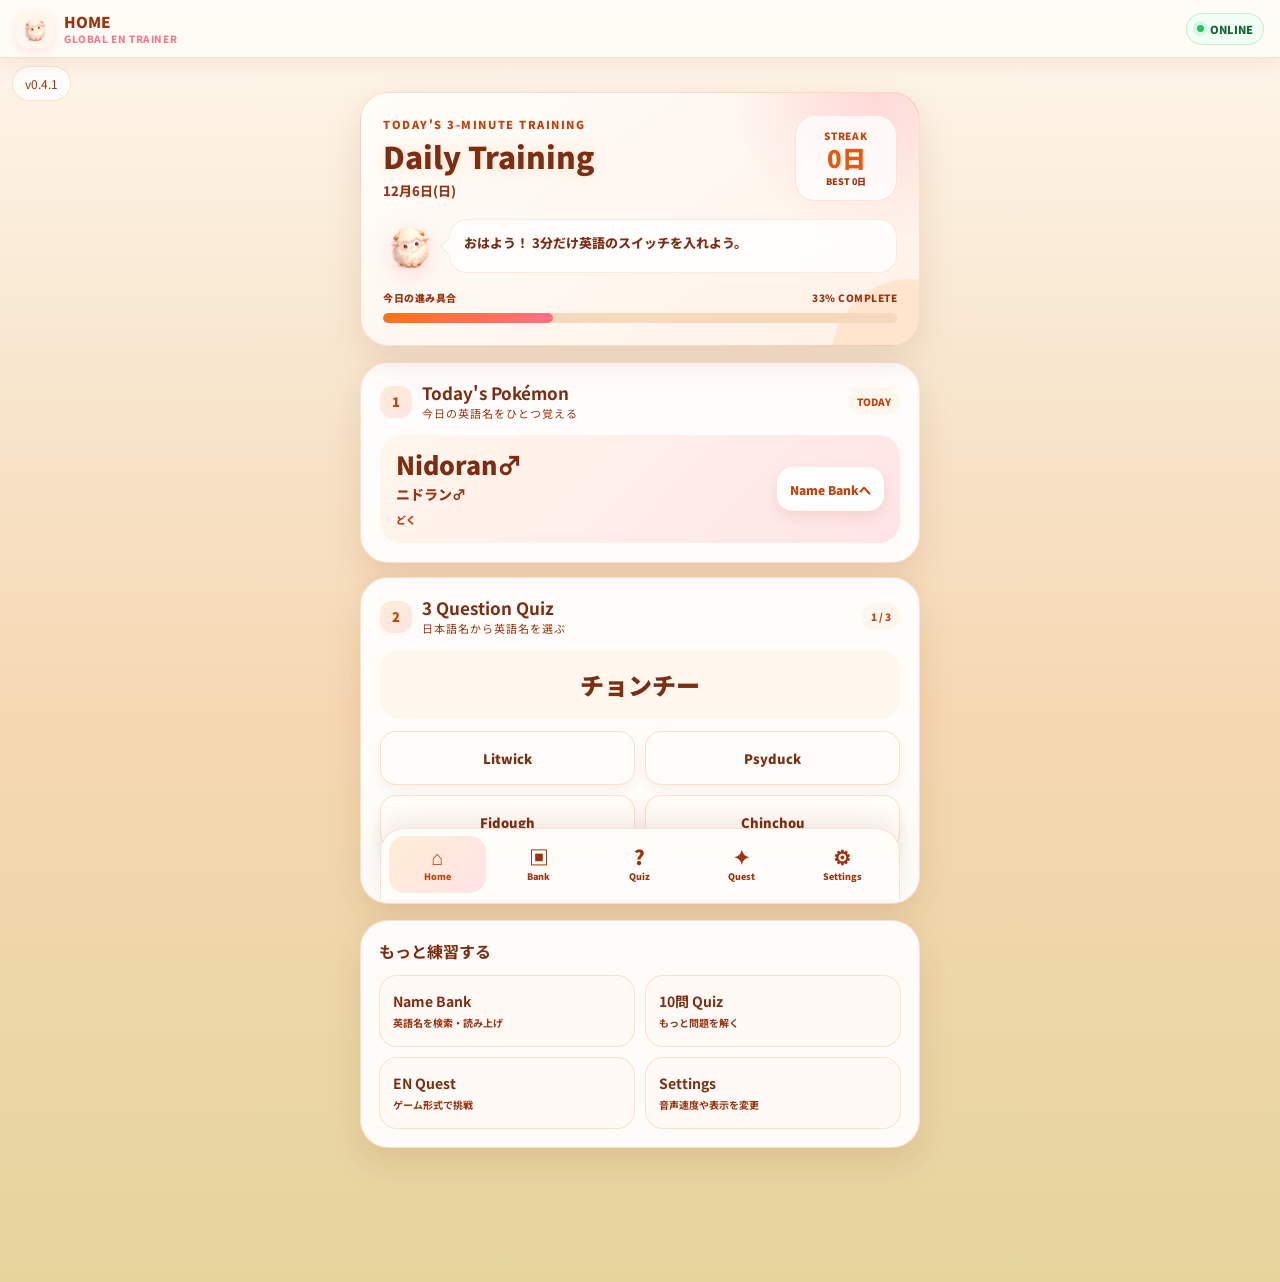
==== commit d2669be1: "Daily Training修正版v0.4.1へ更新" ====
--- a/index.html
+++ b/index.html
@@ -16,17 +16,15 @@
   <link rel="stylesheet" href="css/daily-home.css?v=1">
 </head>
 <body>
-  <div class="version-badge" onclick="toggleUpdateLog()">v0.4.0</div>
+  <div class="version-badge" onclick="toggleUpdateLog()">v0.4.1</div>
 
   <div class="update-log" id="updateLog">
-    <h3>更新履歴 v0.4.0</h3>
+    <h3>更新履歴 v0.4.1</h3>
     <p>
-      ・毎朝3分のDaily Trainingを追加<br>
-      ・今日の3問クイズをホームへ統合<br>
-      ・CA実戦英語フレーズを追加<br>
-      ・連続学習日数と自己ベストを追加<br>
-      ・日次進行の保存と途中再開に対応<br>
-      ・GET Sheepの日替わりメッセージを追加<br>
+      ・Daily Trainingの読み込み停止を修正<br>
+      ・共通ポケモンデータAPIを修正<br>
+      ・古いJSが残るPWAキャッシュを改善<br>
+      ・Service Worker更新時の自動再読み込みを追加<br>
     </p>
   </div>
 
@@ -181,8 +179,17 @@
       const log=document.getElementById("updateLog");
       log.style.display=log.style.display==="block"?"none":"block";
     }
+
+    if("serviceWorker" in navigator){
+      let refreshing=false;
+      navigator.serviceWorker.addEventListener("controllerchange",()=>{
+        if(refreshing) return;
+        refreshing=true;
+        window.location.reload();
+      });
+    }
   </script>
-  <script src="js/pokemon-data.js?v=1"></script>
+  <script src="js/pokemon-data.js?v=2"></script>
   <script src="data/ca-phrases.js?v=1"></script>
   <script src="js/app-settings.js?v=2"></script>
   <script src="script.js?v=7"></script>
